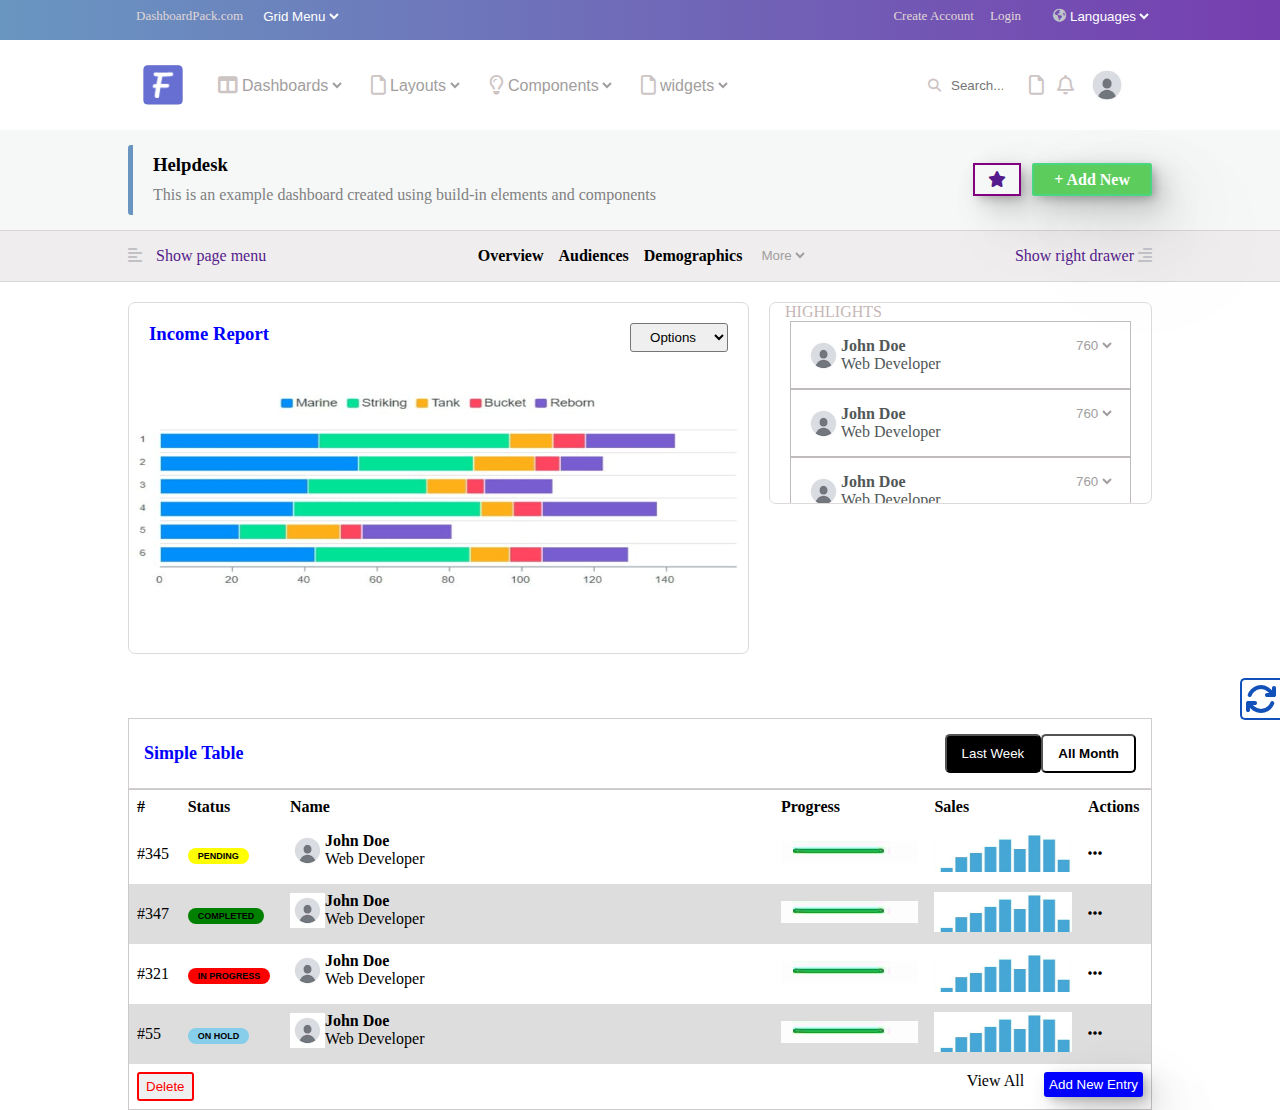
==== Dashboard.html @ f76a0de9 "commit" ====
<!DOCTYPE html>
<html lang="en">
<head>
    <meta charset="UTF-8">
    <meta name="viewport" content="width=device-width, initial-scale=1" />
    <meta name="viewport" content="width=device-width, initial-scale=1.0">
    <title>Helpdesk</title>
    <link rel="stylesheet" href="Dashboard.css">
    <link rel="stylesheet" href="https://cdnjs.cloudflare.com/ajax/libs/font-awesome/6.4.0/css/all.min.css">
    <link rel="stylesheet" href="mediaquery.css">
  </head>
<body>

<div class="container">
    <nav class="topNav">
            <div>
              <a href="" class="Topleft">DashboardPack.com</a>
              <a href="" class="Topleft">
              <select name="gridMenu" id="" style=" border: none; background-color: transparent; color: white;">
              <option value=""> Grid Menu</option>
              </select></a>
            </div>
            <div style="display: flex; flex-direction: row; float: right; padding: 0px;">
              <a href="" class="Topright">Create Account</a> 
              <a href="" class="Topright">Login</a>
              <i class="fa-solid fa-earth-americas" style="color: #bfc3ca; padding-top: 9px; padding-left: 24px;"></i>              <select name="Languages" id="" style=" border: none; background-color: transparent; color: white;">
               <option value="">Languages</option>
              </select>
           </a>
            </div>
     </nav>
    
    <nav class="botNav">
      <div class="botNavLeft hide">
        <img src="ficon.jpg" width="40px" height="40px" alt="" class="fimage">
        <div class="botNavText hide">
          <i class="fa-solid fa-table-columns fa-xl"></i>
          <select class="bot_hover" name="" id="">
              <option value="">Dashboards</option>
          </select>
        </div>&emsp;&emsp;
        <div class="botNavText hide">
          <i class="fa-regular fa-file fa-xl"></i>
          <select class="bot_hover name=">
            <option value="">Layouts</option>
          </select>
        </div>&emsp;&emsp;
        <div class="botNavText hide">
          <i class="fa-regular fa-lightbulb fa-xl" ></i>
          <select class="bot_hover" name="" id="">
              <option value="">Components</option>
          </select>
        </div>&emsp;&emsp;
        <div class="botNavText hide">
          <i class="fa-regular fa-file fa-xl"></i>
          <select class="bot_hover" name="" id="">
              <option value="" style="color: rgb(224, 215, 215);">widgets</option>
          </select>
        </div>
  
      </div>
      <div class="botNavRight hide">
        <i class="fa fa-search" aria-hidden="true"></i>
        <input type="search" style="padding-left: 10px; border-right: 2px solid black; border-radius: 10px; width: 75px;  border: transparent;" placeholder="Search..."  name="" id="">&emsp;
        <div class="botNavRightIcons">
          <i class="fa-regular fa-file fa-xl" style="border: 0px 1px solid black;"></i>&emsp;
          <i class="fa-regular fa-bell fa-xl"></i>&emsp;        
        </div>
        <img src="profileimage.jpg" width="40px" style="border-radius: 15px; float: right;" alt="">

      </div>

      <div class="resNav">
        <i class="fa-solid fa-bars fa-2xl" style="color: #3063bb;"></i>
        <img src="ficon.jpg" width="40px" height="40px" alt="" class="fimage resNavMid">
        <div class="resNavRight">
          <i class="fa-solid fa-ellipsis-vertical fa-2xl" style="color: #3063bb;"></i>       
        </div>
      </div>
    </nav>


<div class="thirdSection">
    <div class="thirdSectionLeft">
      <h3>Helpdesk</h3>
      <p style="color: gray;">This is an example dashboard created using build-in elements and components</p>
    </div>
    <div>
      <a href="" style="border: 2px solid purple; box-shadow:
      3.6px 3.6px 9.6px -2px rgba(0, 0, 0, 0.24),
      8.7px 8.6px 23.1px -2px rgba(0, 0, 0, 0.173),
      16.4px 16.2px 43.6px -2px rgba(0, 0, 0, 0.143),
      29.3px 28.8px 77.7px -2px rgba(0, 0, 0, 0.12),
      54.7px 53.9px 145.4px -2px rgba(0, 0, 0, 0.097),
      131px 129px 348px -2px rgba(0, 0, 0, 0.067) ;margin: 7px; padding: 6px 13px;"><i class="fa-solid fa-star"></i></a>
      <a href="" style="text-decoration: none; border: 2px solid rgb(74, 214, 128); border-radius: 3px;background-color: rgb(92, 204, 92); color: white; font-weight: bold; box-shadow:
      3.6px 3.6px 9.6px -2px rgba(0, 0, 0, 0.24),
      8.7px 8.6px 23.1px -2px rgba(0, 0, 0, 0.173),
      16.4px 16.2px 43.6px -2px rgba(0, 0, 0, 0.143),
      29.3px 28.8px 77.7px -2px rgba(0, 0, 0, 0.12),
      54.7px 53.9px 145.4px -2px rgba(0, 0, 0, 0.097),
      131px 129px 348px -2px rgba(0, 0, 0, 0.067);padding: 6px 20px;">+ Add New</a>
    </div>
</div>

<div class="fourthSection">
  <div>
    <i class="fa-solid fa-align-left" style="color: #bfc1c6;"></i>
    <a href="" class="fourthSectionLink hide"> Show page menu</a>
  </div>
    <div class="fourthSectionMid">
        <a href="" target="_blank" class="fourthSection_center centerHover">Overview</a> 
        <a href="" class="fourthSection_center centerHover">Audiences</a>
        <a href="" class="fourthSection_center centerHover">Demographics</a>
        <a href="" class="fourthSection_center centerHover">
        <select name=""id="">
            <option value="more">More</option>
        </select></a>
    </div>
    <div>
      <a href="" class="fourthSectionLink hide">Show right drawer </a>
      <i class="fa-solid fa-align-right" style="color: #bfc1c6;"></i>   
    </div>
</div>


<div class="fifthSection">
    <div class="report">
        <ul class="reportHeader">
          <li><h3 style="color: blue;margin-bottom: 20px;">Income Report</h3></li>
          <li><select name="" style="padding: 5px 15px; border-radius: 3px;" id="">
            <option value="" ><a href="">Options</a></option>
          </select></li>
        </ul>
        <img src="incomeReport.jpg" width="100%" height="60%" style="margin-top: 0;" alt="">
    </div>

    <div class="highlights">
      <span style="padding: 15px;">HIGHLIGHTS</span>
      <div class="highlightsScrollbar">
        <ul style="list-style-type: none; display: flex; justify-content: space-between; padding: 15px; border: 1px solid rgb(192, 188, 188);">
          <li>
            <div  style="display: flex;justify-content: center; align-items: center;";>
              <img src="profileimage.jpg" width="35px" alt="">
              <div>
                <h4>John Doe</h4>
                <p>Web Developer</p>
              </div>
            </div>  
          </li>
          <li>
            <select name="" id="">
              <option value=""><a href="">760</a></option>
            </select>
          </li>
        </ul>
        <ul style="list-style-type: none; display: flex; justify-content: space-between; padding: 15px;border: 1px solid rgb(192, 188, 188);">
          <li>
            <div  style="display: flex;justify-content: center; align-items: center;";>
              <img src="profileimage.jpg" width="35px" alt="">
              <div>
                <h4>John Doe</h4>
                <p>Web Developer</p>
              </div>
            </div>  
          </li>
          <li>
            <select name="" id="">
              <option value=""><a href="">760</a></option>
            </select>
          </li>
        </ul>
        <ul style="list-style-type: none; display: flex; justify-content: space-between; padding: 15px;border: 1px solid rgb(192, 188, 188);">
          <li>
            <div  style="display: flex;justify-content: center; align-items: center;";>
              <img src="profileimage.jpg" width="35px" alt="">
              <div>
                <h4>John Doe</h4>
                <p>Web Developer</p>
              </div>
            </div>  
          </li>
          <li>
            <select name="" id="">
              <option value=""><a href="">760</a></option>
            </select>
          </li>
        </ul>
        <ul style="list-style-type: none; display: flex; justify-content: space-between; padding: 15px;border: 1px solid rgb(192, 188, 188);">
          <li>
            <div  style="display: flex;justify-content: center; align-items: center;";>
              <img src="profileimage.jpg" width="35px" alt="">
              <div>
                <h4>John Doe</h4>
                <p>Web Developer</p>
              </div>
            </div>  
          </li>
          <li>
            <select name="" id="">
              <option value=""><a href="">760</a></option>
            </select>
          </li>
        </ul>
      </div>
    </div>

</div>

<table class="table">
  
      <div class="tableHeader">
        <h5 style="float: left; color: blue; font-size: large;">Simple Table</h5>
        <div>
          <button style="float: right; background-color: white;padding: 5px; color: black;  border-radius: 5px;padding: 10px 15px;font-weight: bold;">All Month</button>
          <button style="float: right; color: white; font-weight: 500;background-color: black; padding: 10px 15px;border-radius: 5px;">Last Week</button>
        </div>
    
      </div>

    <tr>
      <th style="width: 5%;">#</th>
      <th style="width: 10%;">Status</th>
      <th>Name</th>
      <th style="width: 15%;">Progress</th>
      <th style="width: 15%;">Sales</th>
      <th style="width: 7%;">Actions</th>
    </tr>
  <tbody>
    <tr>
      <td>#345</td>
      <td style="align-items: center;"><button style="background-color: yellow;border-radius: 15px; padding: 3px 10px; font-weight: bold; font-size: xx-small;border: none;">PENDING</button></td>
      <td  style="display: flex;justify-content: left; align-items: center;";>
        <img src="profileimage.jpg" width="35px" alt="">
        <div>
          <h4>John Doe</h4>
          <p>Web Developer</p>
        </div>
      </td>
      <td><img src="greenBar.jpg" width="100%" alt="">
      </td>
      <td><img src="salesGraph.jpg" width="100%" height="40px" alt=""></td>
      <td><i class="fa-solid fa-ellipsis"></i></td>
    </tr>

    <tr>
      <td>#347</td>
      <td><button style="background-color: green;border-radius: 15px; padding: 3px 10px; font-weight: bold; font-size: xx-small;border: none;">COMPLETED</button></td>
      <td  style="display: flex;justify-content: left; align-items: center;";>
        <img src="profileimage.jpg" width="35px" alt="">
        <div>
          <h4>John Doe</h4>
          <p>Web Developer</p>
        </div>
      </td>      
      <td><img src="greenBar.jpg" width="100%" alt="">
      </td>
      <td><img src="salesGraph.jpg" width="100%" height="40px" alt=""></td>
      <td><i class="fa-solid fa-ellipsis"></i></td>
    </tr>

    <tr>
      <td>#321</td>
      <td><button style="background-color: red;border-radius: 15px; padding: 3px 10px; font-weight: bold; font-size: xx-small;border: none;">IN PROGRESS</button></td>
      <td  style="display: flex;justify-content: left; align-items: center;";>
        <img src="profileimage.jpg" width="35px" alt="">
        <div>
          <h4>John Doe</h4>
          <p>Web Developer</p>
        </div>
      </td>  
      <td><img src="greenBar.jpg" width="100%" alt="">
      </td>
      <td><img src="salesGraph.jpg" width="100%" height="40px" alt=""></td>
      <td><i class="fa-solid fa-ellipsis"></i></td>
    </tr>

    <tr>
      <td>#55</td>
      <td><button style="background-color: skyblue;border-radius: 15px; padding: 3px 10px; font-weight: bold; font-size: xx-small;border: none;">ON HOLD</button></td>
      <td  style="display: flex;justify-content: left; align-items: center;";>
        <img src="profileimage.jpg" width="35px" alt="">
        <div>
          <h4>John Doe</h4>
          <p>Web Developer</p>
        </div>
      </td>      
      <td>
        <img src="greenBar.jpg" width="100%" alt="">
      </td>
      <td><img src="salesGraph.jpg" width="100%" height="40px" alt=""></td>
      <td><i class="fa-solid fa-ellipsis"></i></td>
    </tr>

    <tr>
      <td colspan="6">
      <button style="float: left; border: 2px solid red;color: red;padding: 5px 7px; border-radius: 3px;">Delete</button>
      <button style="float: right; background-color: blue;padding: 5px; color: white; box-shadow:
      3.6px 3.6px 9.6px -2px rgba(0, 0, 0, 0.24),
      8.7px 8.6px 23.1px -2px rgba(0, 0, 0, 0.173),
      16.4px 16.2px 43.6px -2px rgba(0, 0, 0, 0.143),
      29.3px 28.8px 77.7px -2px rgba(0, 0, 0, 0.12),
      54.7px 53.9px 145.4px -2px rgba(0, 0, 0, 0.097),
      131px 129px 348px -2px rgba(0, 0, 0, 0.067);border: 1px hidden ; border-radius: 3px;">Add New Entry</button>
      <a href="#" style="float: right; color: black;text-decoration: none; font-weight: 500;margin-right: 20px;">View All</a>
    </td>
    </tr>
  </tbody>
  </table>
</div>

<i class="fa-solid fa-arrows-rotate fa-2x sideIcon"></i>

</body>
</html>
---- Dashboard.css ----
* {
    padding: 0px;
    margin: 0px;
    /* overflow: hidden; */
}

.container {
    overflow-x: auto;
}

nav,.thirdSection,.fourthSection,.fifthSection {
    padding-left: 10%;
    padding-right: 10%;
    /* box-shadow: 1px black; */
} 
.topNav {
    height: 40px;
    background-color: rgb(121, 77, 171);
    font-size: small;
    background-image: linear-gradient(to left, rgb(118, 62, 175) , rgb(105, 150, 193));
}


.botNav {
    display: flex;
    justify-content: space-between;
    align-items: center;
    font-size: small;
    color: rgb(205, 196, 196);
    
} 
  
.botNavLeft {
    /* float: left;  */
    display: flex;
    justify-content: space-between;
    align-items: center;
    height: 60px;
    position: relative;
    font-size: small;
    /* box-shadow: 0px 1px 10px rgba(10, 10, 10, 0.2); */

}
.botNavRight{
    /* float: right; */
    margin: 5px;
    padding: 20px;
   display: flex;
   justify-content: space-evenly;
   align-items: center;
}
.botNavRightIcons {
    display: flex;
    align-items: center;
}
.Topright , .Topleft , .right , .left{
    color: rgb(224, 215, 215);
    text-decoration: none;
    padding: 8px;
}
.Topleft {
    color: rgb(224, 215, 215);

    float: left;
    /* text-align: center; */
}
.Topright {
    display: flex;
    flex-direction: row-reverse;
    justify-content: right;
    text-align: center;
    /* float: right; */
    /* text-align: center; */
}
.right , .left {
    color: gray;
    text-decoration: none;
    /* padding: 20px; */
}
.botNavText select, .fourthSection_center select, .highlights select{
    float: left;
    border: none;
    background-color: transparent;
    color: rgb(162, 158, 158);

     /* padding-left: 35px; */
    /* padding-right: 5px;  */
}
.fimage {
    margin: 35px;
    margin-top: 10px;
    margin-left: 15px;
    margin-bottom: 10px;
    border-radius: 5px;
}
/* .fimage:first-child {
    margin-right: 0px;
} */

.botNavText {
    display: flex;
    align-items: center;
    /* position: relative;   */
}

.bot_hover {
    text-decoration: none;
    color: black;
    cursor: pointer;
    font-size: medium;
}

.bot_hover::after {
    transform: scale(0, 1);

}

.bot_hover:hover{
    content: "";
    /* border-bottom: 3px solid rgb(95, 95, 185);  */
    left: auto;
    bottom: 10px;
    transition: transform 0.3s ease;
    transform: scale(1, 1);
    padding-bottom: 5px; 
    width: 100%; 

} 

.resNav {
    display: none;
}


.thirdSection {
    display: flex;
    justify-content: space-between;
    align-items: center;
    height:100px;
    background-color: rgb(246, 248, 248);
    border-bottom: 1px solid rgb(219, 214, 214);
    /* box-shadow: 0px 10px 10px rgba(10, 10, 10, 0.2); */

}

.thirdSectionLeft {
    margin: 20px 0px; 
    border-left: solid 5px   rgb(105, 150, 193);
    border-radius: 3px;
    padding: 5px 20px;
    line-height: 30px;
}
.fourthSection {
    
    display: flex;
    justify-content: space-between;
    align-items: center;
    height:50px;
    /* padding-top: 20px; */
    background-color: rgb(239, 237, 237);
    border-bottom: 1px solid rgb(219, 214, 214);
}
.fourthSectionMid {
    display: flex;
    position: relative;
}

.fourthSection_center {
    text-decoration: none;
    padding-left: 15px;
    box-sizing: border-box;
    color: black;
    font-weight: bold;
}
.fourthSection_center::after {
    content: "";
    position: absolute;
    width: 5%;
    height: 0.175rem;
    border: 1px solid blueviolet;
    border-radius: 50px;
    /* left: auto; */
    margin-left: -35px;
    top: 0;
    background-color: blueviolet; 
}
.fourthSection_center::after {
    transform: scale(0, 1);
    transition: transform 0.3s ease;
}
.fourthSection_center:hover::after {
    transform: scale(1, 1);
}
/* .fourthSection_center:active {
    color: black;
    border-bottom: 2px solid purple;
} */
.fourthSectionLink {
    text-decoration: none;
    padding-left: 10px
}
.fifthSection {
    display: flex;
    justify-content: space-between;
    margin: auto;

}

.report {
    margin-top: 20px;
    height: 350px;
    width: 65%;
    border: 1px solid rgb(222, 218, 218);
    border-radius: 7px;

}
.reportHeader {
    list-style-type: none; 
    display: flex; 
    justify-content: space-between; 
    padding: 20px;
}
.highlights {
    color: rgb(198, 183, 183);
    float: right;
    margin-top: 20px;
    margin-left: 20px;
    border-radius: 7px;
    width: 40%;
    height: 200px;
    border: 1px solid rgb(222, 218, 218);
    overflow-y: scroll;
}
.highlights ul {
    color: rgb(81, 87, 87);
    border: 1px solid grey;
    margin: 0px 20px;
}

.highlights::-webkit-scrollbar {
    width: 5px;               
  }
  
.highlights::-webkit-scrollbar-thumb {
    background-color: rgb(188, 188, 200);   
    border-radius: 20px;       
  }
.tableHeader {
    display: flex;
    justify-content: space-between;
    align-items: center;
    border: 1px solid rgb(210, 205, 205);
    margin: 0% 10%;
    margin-top: 5%;
    padding: 15px;
 }
table {
    margin: 0% 10% 0% 10%;
    padding: 10px;
    /* margin: auto; */
    border: 1px solid rgb(203, 201, 201);
    border-collapse: collapse;
    /* width: 70%; */
}

td, th {
    text-align: left;
    padding: 8px;
} 
  tr:nth-child(even) {
    background-color: #dddddd;
}

.sideIcon {
    color: #1250ba; 
    position: fixed;
    right: 0;
    bottom: 20%;
    border: 2px solid #1250ba;
    border-right: none; 
    padding: 3px; 
    border-radius: 5px;
    border-top-right-radius: 0px;
    border-bottom-right-radius: 0px;
    transition-property: width;
    transition-duration: 2s;
}

.sideIcon:hover {
    width: 100px;
    height: 100px;
}
---- mediaquery.css ----
@media screen and (max-width: 900px) {
    
   .topNav {
       display: none;
   }

   .botNav {
       border-bottom: 1px solid black;
       /* box-shadow: 
       0px 7.4px 9.6px -2px rgba(0, 0, 0, 0.24),
       0px 17.9px 23.1px -2px rgba(0, 0, 0, 0.173),
       0px 33.7px 43.6px -2px rgba(0, 0, 0, 0.143),
       0px 60.1px 77.7px -2px rgba(0, 0, 0, 0.12),
       0px 112.4px 145.4px -2px rgba(0, 0, 0, 0.097),
       0px 269px 348px -2px rgba(0, 0, 0, 0.067)
     ; */
   }
   nav,.thirdSection,.fourthSection,.fifthSection {
       padding-left: 5%;
       padding-right: 5%;

   }

   .hide {
    display: none;
   }

 .resNav {
    width: 100%;
    display: flex;
    justify-content: space-between;
    align-items: center;
   } 


   .thirdSection {
       display: block;
       height: 160px;
       text-align: center;
       line-height: 28px;
   }
   .thirdSectionLeft {
       border-left: none;
       margin-top: 0px;
   }
   .fourthSection {
       height: 180px;
       text-align: center;
   }
   .fourthSectionMid{  
       flex-direction: column;
       text-align: center;
   }
   .fourthSection_center {
       padding: 10px 0px;
   }
   .fourthSectionLink {
       vertical-align: middle;
   }
   .fifthSection {
       flex-direction: column;
   }
   .report,.highlights {
       width: 100%;
   }
   .reportHeader {
      flex-direction: column;
      align-items: center;
      margin-bottom: 5px;
   }
   .tbody {
       overflow-y: scroll;
   }

   table thead tr td {
       column-span: 1;
   }
   .tableHeader {
       flex-direction: column;
   }
 }
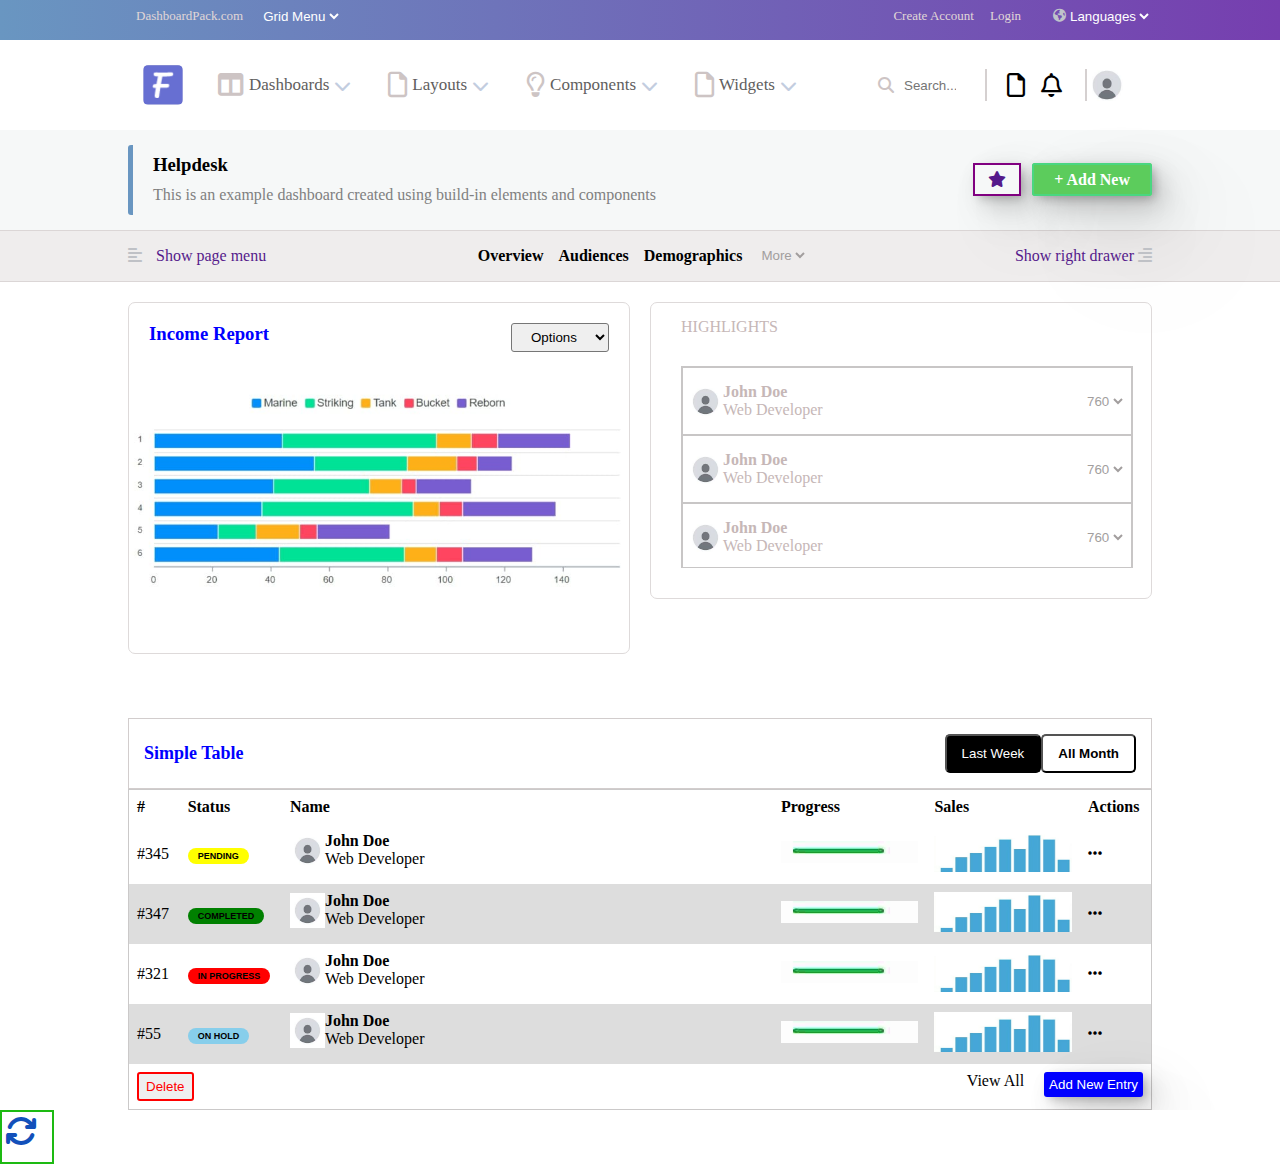
==== commit 3b52017b: "review changes" ====
--- a/Dashboard.html
+++ b/Dashboard.html
@@ -1,70 +1,72 @@
 <!DOCTYPE html>
 <html lang="en">
+
 <head>
-    <meta charset="UTF-8">
-    <meta name="viewport" content="width=device-width, initial-scale=1" />
-    <meta name="viewport" content="width=device-width, initial-scale=1.0">
-    <title>Helpdesk</title>
-    <link rel="stylesheet" href="Dashboard.css">
-    <link rel="stylesheet" href="https://cdnjs.cloudflare.com/ajax/libs/font-awesome/6.4.0/css/all.min.css">
-    <link rel="stylesheet" href="mediaquery.css">
-  </head>
+  <meta charset="UTF-8">
+  <meta name="viewport" content="width=device-width, initial-scale=1" />
+  <meta name="viewport" content="width=device-width, initial-scale=1.0">
+  <title>Helpdesk</title>
+  <link rel="stylesheet" href="Dashboard.css">
+  <link rel="stylesheet" href="https://cdnjs.cloudflare.com/ajax/libs/font-awesome/6.4.0/css/all.min.css">
+  <link rel="stylesheet" href="mediaquery.css">
+</head>
+
 <body>
 
-<div class="container">
+  <div class="container">
     <nav class="topNav">
-            <div>
-              <a href="" class="Topleft">DashboardPack.com</a>
-              <a href="" class="Topleft">
-              <select name="gridMenu" id="" style=" border: none; background-color: transparent; color: white;">
-              <option value=""> Grid Menu</option>
-              </select></a>
-            </div>
-            <div style="display: flex; flex-direction: row; float: right; padding: 0px;">
-              <a href="" class="Topright">Create Account</a> 
-              <a href="" class="Topright">Login</a>
-              <i class="fa-solid fa-earth-americas" style="color: #bfc3ca; padding-top: 9px; padding-left: 24px;"></i>              <select name="Languages" id="" style=" border: none; background-color: transparent; color: white;">
-               <option value="">Languages</option>
-              </select>
-           </a>
-            </div>
-     </nav>
-    
+      <div>
+        <a href="" class="Topleft">DashboardPack.com</a>
+        <a hr
+        ef="" class="Topleft">
+          <select name="gridMenu" id="" style=" border: none; background-color: transparent; color: white;">
+            <option value=""> Grid Menu</option>
+          </select></a>
+      </div>
+      <div style="display: flex; flex-direction: row; float: right; padding: 0px;">
+        <a href="" class="Topright">Create Account</a>
+        <a href="" class="Topright">Login</a>
+        <i class="fa-solid fa-earth-americas" style="color: #bfc3ca; padding-top: 9px; padding-left: 24px;"></i> <select
+          name="Languages" id="" style=" border: none; background-color: transparent; color: white;">
+          <option value="">Languages</option>
+        </select>
+        </a>
+      </div>
+    </nav>
+
     <nav class="botNav">
       <div class="botNavLeft hide">
         <img src="ficon.jpg" width="40px" height="40px" alt="" class="fimage">
         <div class="botNavText hide">
           <i class="fa-solid fa-table-columns fa-xl"></i>
-          <select class="bot_hover" name="" id="">
-              <option value="">Dashboards</option>
-          </select>
+          <span>Dashboards</span>
+          <i class="fa-solid fa-chevron-down" style="color: #c3cddf;"></i>
         </div>&emsp;&emsp;
         <div class="botNavText hide">
           <i class="fa-regular fa-file fa-xl"></i>
-          <select class="bot_hover name=">
-            <option value="">Layouts</option>
-          </select>
+          <span>Layouts</span>
+          <i class="fa-solid fa-chevron-down" style="color: #c3cddf;"></i>
         </div>&emsp;&emsp;
         <div class="botNavText hide">
-          <i class="fa-regular fa-lightbulb fa-xl" ></i>
-          <select class="bot_hover" name="" id="">
-              <option value="">Components</option>
-          </select>
+          <i class="fa-regular fa-lightbulb fa-xl"></i>
+          <span>Components</span>
+          <i class="fa-solid fa-chevron-down" style="color: #c3cddf;"></i>
         </div>&emsp;&emsp;
         <div class="botNavText hide">
           <i class="fa-regular fa-file fa-xl"></i>
-          <select class="bot_hover" name="" id="">
-              <option value="" style="color: rgb(224, 215, 215);">widgets</option>
-          </select>
-        </div>
-  
+          <span>Widgets</span>
+          <i class="fa-solid fa-chevron-down" style="color: #c3cddf;"></i>
+        </div>
+
       </div>
       <div class="botNavRight hide">
         <i class="fa fa-search" aria-hidden="true"></i>
-        <input type="search" style="padding-left: 10px; border-right: 2px solid black; border-radius: 10px; width: 75px;  border: transparent;" placeholder="Search..."  name="" id="">&emsp;
+        <input type="search"
+          style="padding-left: 10px; border-right: 2px solid black; border-radius: 10px; width: 75px;  border: transparent;"
+          placeholder="Search..." name="" id="">&emsp;
         <div class="botNavRightIcons">
-          <i class="fa-regular fa-file fa-xl" style="border: 0px 1px solid black;"></i>&emsp;
-          <i class="fa-regular fa-bell fa-xl"></i>&emsp;        
+          <i class="fa-regular fa-file fa-xl" style="color: black;"></i>&emsp;
+          <i class="fa-regular fa-bell fa-xl" style="color: black;"></i>&emsp;
         </div>
         <img src="profileimage.jpg" width="40px" style="border-radius: 15px; float: right;" alt="">
 
@@ -74,242 +76,272 @@
         <i class="fa-solid fa-bars fa-2xl" style="color: #3063bb;"></i>
         <img src="ficon.jpg" width="40px" height="40px" alt="" class="fimage resNavMid">
         <div class="resNavRight">
-          <i class="fa-solid fa-ellipsis-vertical fa-2xl" style="color: #3063bb;"></i>       
+          <i class="fa-solid fa-ellipsis-vertical fa-2xl" style="color: #3063bb;"></i>
         </div>
       </div>
     </nav>
 
 
-<div class="thirdSection">
-    <div class="thirdSectionLeft">
-      <h3>Helpdesk</h3>
-      <p style="color: gray;">This is an example dashboard created using build-in elements and components</p>
-    </div>
-    <div>
-      <a href="" style="border: 2px solid purple; box-shadow:
+    <div class="thirdSection">
+      <div class="thirdSectionLeft">
+        <h3>Helpdesk</h3>
+        <p style="color: gray;">This is an example dashboard created using build-in elements and components</p>
+      </div>
+      <div>
+        <a href="" style="border: 2px solid purple; box-shadow:
       3.6px 3.6px 9.6px -2px rgba(0, 0, 0, 0.24),
       8.7px 8.6px 23.1px -2px rgba(0, 0, 0, 0.173),
       16.4px 16.2px 43.6px -2px rgba(0, 0, 0, 0.143),
       29.3px 28.8px 77.7px -2px rgba(0, 0, 0, 0.12),
       54.7px 53.9px 145.4px -2px rgba(0, 0, 0, 0.097),
-      131px 129px 348px -2px rgba(0, 0, 0, 0.067) ;margin: 7px; padding: 6px 13px;"><i class="fa-solid fa-star"></i></a>
-      <a href="" style="text-decoration: none; border: 2px solid rgb(74, 214, 128); border-radius: 3px;background-color: rgb(92, 204, 92); color: white; font-weight: bold; box-shadow:
+      131px 129px 348px -2px rgba(0, 0, 0, 0.067) ;margin: 7px; padding: 6px 13px;"><i
+            class="fa-solid fa-star"></i></a>
+        <a href="" style="text-decoration: none; border: 2px solid rgb(74, 214, 128); border-radius: 3px;background-color: rgb(92, 204, 92); color: white; font-weight: bold; box-shadow:
       3.6px 3.6px 9.6px -2px rgba(0, 0, 0, 0.24),
       8.7px 8.6px 23.1px -2px rgba(0, 0, 0, 0.173),
       16.4px 16.2px 43.6px -2px rgba(0, 0, 0, 0.143),
       29.3px 28.8px 77.7px -2px rgba(0, 0, 0, 0.12),
       54.7px 53.9px 145.4px -2px rgba(0, 0, 0, 0.097),
       131px 129px 348px -2px rgba(0, 0, 0, 0.067);padding: 6px 20px;">+ Add New</a>
+      </div>
     </div>
-</div>
-
-<div class="fourthSection">
-  <div>
-    <i class="fa-solid fa-align-left" style="color: #bfc1c6;"></i>
-    <a href="" class="fourthSectionLink hide"> Show page menu</a>
-  </div>
-    <div class="fourthSectionMid">
-        <a href="" target="_blank" class="fourthSection_center centerHover">Overview</a> 
+
+    <div class="fourthSection">
+      <div>
+        <i class="fa-solid fa-align-left" style="color: #bfc1c6;"></i>
+        <a href="" class="fourthSectionLink hide"> Show page menu</a>
+      </div>
+      <div class="fourthSectionMid">
+        <a href="" target="_blank" class="fourthSection_center centerHover">Overview</a>
         <a href="" class="fourthSection_center centerHover">Audiences</a>
         <a href="" class="fourthSection_center centerHover">Demographics</a>
         <a href="" class="fourthSection_center centerHover">
-        <select name=""id="">
+          <select name="" id="">
             <option value="more">More</option>
-        </select></a>
+          </select></a>
+      </div>
+      <div>
+        <a href="" class="fourthSectionLink hide">Show right drawer </a>
+        <i class="fa-solid fa-align-right" style="color: #bfc1c6;"></i>
+      </div>
     </div>
-    <div>
-      <a href="" class="fourthSectionLink hide">Show right drawer </a>
-      <i class="fa-solid fa-align-right" style="color: #bfc1c6;"></i>   
-    </div>
-</div>
-
-
-<div class="fifthSection">
-    <div class="report">
+
+
+    <div class="fifthSection">
+      <div class="report">
         <ul class="reportHeader">
-          <li><h3 style="color: blue;margin-bottom: 20px;">Income Report</h3></li>
+          <li>
+            <h3 style="color: blue;margin-bottom: 20px;">Income Report</h3>
+          </li>
           <li><select name="" style="padding: 5px 15px; border-radius: 3px;" id="">
-            <option value="" ><a href="">Options</a></option>
-          </select></li>
+              <option value=""><a href="">Options</a></option>
+            </select></li>
         </ul>
         <img src="incomeReport.jpg" width="100%" height="60%" style="margin-top: 0;" alt="">
-    </div>
-
-    <div class="highlights">
-      <span style="padding: 15px;">HIGHLIGHTS</span>
-      <div class="highlightsScrollbar">
-        <ul style="list-style-type: none; display: flex; justify-content: space-between; padding: 15px; border: 1px solid rgb(192, 188, 188);">
-          <li>
-            <div  style="display: flex;justify-content: center; align-items: center;";>
+      </div>
+
+      <div class="highlights">
+        <span class="highlights-Heading">HIGHLIGHTS</span>
+        <div class="highlightsScrollbar">
+          <div class="highlights-List">
+            <div style="display: flex;justify-content: center; align-items: center;" ;>
               <img src="profileimage.jpg" width="35px" alt="">
               <div>
                 <h4>John Doe</h4>
                 <p>Web Developer</p>
               </div>
-            </div>  
-          </li>
-          <li>
+            </div>           
             <select name="" id="">
               <option value=""><a href="">760</a></option>
             </select>
-          </li>
-        </ul>
-        <ul style="list-style-type: none; display: flex; justify-content: space-between; padding: 15px;border: 1px solid rgb(192, 188, 188);">
-          <li>
-            <div  style="display: flex;justify-content: center; align-items: center;";>
+          </div>
+            
+          <div class="highlights-List">
+              <div style="display: flex;justify-content: center; align-items: center;" ;>
+                <img src="profileimage.jpg" width="35px" alt="">
+                <div>
+                  <h4>John Doe</h4>
+                  <p>Web Developer</p>
+                </div>
+              </div>
+              <select name="" id="">
+                <option value=""><a href="">760</a></option>
+              </select>
+          </div>
+          
+          <div class="highlights-List">
+              <div style="display: flex;justify-content: center; align-items: center;" ;>
+                <img src="profileimage.jpg" width="35px" alt="">
+                <div>
+                  <h4>John Doe</h4>
+                  <p>Web Developer</p>
+                </div>
+              </div>
+              <select name="" id="">
+                <option value=""><a href="">760</a></option>
+              </select>
+          </div>
+          <div class="highlights-List">
+            <div style="display: flex;justify-content: center; align-items: center;" ;>
               <img src="profileimage.jpg" width="35px" alt="">
               <div>
                 <h4>John Doe</h4>
                 <p>Web Developer</p>
               </div>
-            </div>  
-          </li>
-          <li>
+            </div>
             <select name="" id="">
               <option value=""><a href="">760</a></option>
             </select>
-          </li>
-        </ul>
-        <ul style="list-style-type: none; display: flex; justify-content: space-between; padding: 15px;border: 1px solid rgb(192, 188, 188);">
-          <li>
-            <div  style="display: flex;justify-content: center; align-items: center;";>
-              <img src="profileimage.jpg" width="35px" alt="">
-              <div>
-                <h4>John Doe</h4>
-                <p>Web Developer</p>
-              </div>
-            </div>  
-          </li>
-          <li>
-            <select name="" id="">
-              <option value=""><a href="">760</a></option>
-            </select>
-          </li>
-        </ul>
-        <ul style="list-style-type: none; display: flex; justify-content: space-between; padding: 15px;border: 1px solid rgb(192, 188, 188);">
-          <li>
-            <div  style="display: flex;justify-content: center; align-items: center;";>
-              <img src="profileimage.jpg" width="35px" alt="">
-              <div>
-                <h4>John Doe</h4>
-                <p>Web Developer</p>
-              </div>
-            </div>  
-          </li>
-          <li>
-            <select name="" id="">
-              <option value=""><a href="">760</a></option>
-            </select>
-          </li>
-        </ul>
-      </div>
+        </div>
+        <div class="highlights-List">
+          <div style="display: flex;justify-content: center; align-items: center;" ;>
+            <img src="profileimage.jpg" width="35px" alt="">
+            <div>
+              <h4>John Doe</h4>
+              <p>Web Developer</p>
+            </div>
+          </div>
+          <select name="" id="">
+            <option value=""><a href="">760</a></option>
+          </select>
+      </div>
+          <div class="highlights-List">
+              <div style="display: flex;justify-content: center; align-items: center;" ;>
+                <img src="profileimage.jpg" width="35px" alt="">
+                <div>
+                  <h4>John Doe</h4>
+                  <p>Web Developer</p>
+                </div>
+              </div>
+              <select name="" id="">
+                <option value=""><a href="">760</a></option>
+              </select>
+          </div>
+        </div>
+      </div>
+
     </div>
 
-</div>
-
-<table class="table">
-  
+    <table class="table">
+
       <div class="tableHeader">
         <h5 style="float: left; color: blue; font-size: large;">Simple Table</h5>
         <div>
-          <button style="float: right; background-color: white;padding: 5px; color: black;  border-radius: 5px;padding: 10px 15px;font-weight: bold;">All Month</button>
-          <button style="float: right; color: white; font-weight: 500;background-color: black; padding: 10px 15px;border-radius: 5px;">Last Week</button>
-        </div>
-    
-      </div>
-
-    <tr>
-      <th style="width: 5%;">#</th>
-      <th style="width: 10%;">Status</th>
-      <th>Name</th>
-      <th style="width: 15%;">Progress</th>
-      <th style="width: 15%;">Sales</th>
-      <th style="width: 7%;">Actions</th>
-    </tr>
-  <tbody>
-    <tr>
-      <td>#345</td>
-      <td style="align-items: center;"><button style="background-color: yellow;border-radius: 15px; padding: 3px 10px; font-weight: bold; font-size: xx-small;border: none;">PENDING</button></td>
-      <td  style="display: flex;justify-content: left; align-items: center;";>
-        <img src="profileimage.jpg" width="35px" alt="">
-        <div>
-          <h4>John Doe</h4>
-          <p>Web Developer</p>
-        </div>
-      </td>
-      <td><img src="greenBar.jpg" width="100%" alt="">
-      </td>
-      <td><img src="salesGraph.jpg" width="100%" height="40px" alt=""></td>
-      <td><i class="fa-solid fa-ellipsis"></i></td>
-    </tr>
-
-    <tr>
-      <td>#347</td>
-      <td><button style="background-color: green;border-radius: 15px; padding: 3px 10px; font-weight: bold; font-size: xx-small;border: none;">COMPLETED</button></td>
-      <td  style="display: flex;justify-content: left; align-items: center;";>
-        <img src="profileimage.jpg" width="35px" alt="">
-        <div>
-          <h4>John Doe</h4>
-          <p>Web Developer</p>
-        </div>
-      </td>      
-      <td><img src="greenBar.jpg" width="100%" alt="">
-      </td>
-      <td><img src="salesGraph.jpg" width="100%" height="40px" alt=""></td>
-      <td><i class="fa-solid fa-ellipsis"></i></td>
-    </tr>
-
-    <tr>
-      <td>#321</td>
-      <td><button style="background-color: red;border-radius: 15px; padding: 3px 10px; font-weight: bold; font-size: xx-small;border: none;">IN PROGRESS</button></td>
-      <td  style="display: flex;justify-content: left; align-items: center;";>
-        <img src="profileimage.jpg" width="35px" alt="">
-        <div>
-          <h4>John Doe</h4>
-          <p>Web Developer</p>
-        </div>
-      </td>  
-      <td><img src="greenBar.jpg" width="100%" alt="">
-      </td>
-      <td><img src="salesGraph.jpg" width="100%" height="40px" alt=""></td>
-      <td><i class="fa-solid fa-ellipsis"></i></td>
-    </tr>
-
-    <tr>
-      <td>#55</td>
-      <td><button style="background-color: skyblue;border-radius: 15px; padding: 3px 10px; font-weight: bold; font-size: xx-small;border: none;">ON HOLD</button></td>
-      <td  style="display: flex;justify-content: left; align-items: center;";>
-        <img src="profileimage.jpg" width="35px" alt="">
-        <div>
-          <h4>John Doe</h4>
-          <p>Web Developer</p>
-        </div>
-      </td>      
-      <td>
-        <img src="greenBar.jpg" width="100%" alt="">
-      </td>
-      <td><img src="salesGraph.jpg" width="100%" height="40px" alt=""></td>
-      <td><i class="fa-solid fa-ellipsis"></i></td>
-    </tr>
-
-    <tr>
-      <td colspan="6">
-      <button style="float: left; border: 2px solid red;color: red;padding: 5px 7px; border-radius: 3px;">Delete</button>
-      <button style="float: right; background-color: blue;padding: 5px; color: white; box-shadow:
+          <button
+            style="float: right; background-color: white;padding: 5px; color: black;  border-radius: 5px;padding: 10px 15px;font-weight: bold;">All
+            Month</button>
+          <button
+            style="float: right; color: white; font-weight: 500;background-color: black; padding: 10px 15px;border-radius: 5px;">Last
+            Week</button>
+        </div>
+
+      </div>
+
+      <tr>
+        <th style="width: 5%;">#</th>
+        <th style="width: 10%;">Status</th>
+        <th>Name</th>
+        <th style="width: 15%;">Progress</th>
+        <th style="width: 15%;">Sales</th>
+        <th style="width: 7%;">Actions</th>
+      </tr>
+      <tbody>
+        <tr>
+          <td>#345</td>
+          <td style="align-items: center;"><button
+              style="background-color: yellow;border-radius: 15px; padding: 3px 10px; font-weight: bold; font-size: xx-small;border: none;">PENDING</button>
+          </td>
+          <td style="display: flex;justify-content: left; align-items: center;" ;>
+            <img src="profileimage.jpg" width="35px" alt="">
+            <div>
+              <h4>John Doe</h4>
+              <p>Web Developer</p>
+            </div>
+          </td>
+          <td><img src="greenBar.jpg" width="100%" alt="">
+          </td>
+          <td><img src="salesGraph.jpg" width="100%" height="40px" alt=""></td>
+          <td><i class="fa-solid fa-ellipsis"></i></td>
+        </tr>
+
+        <tr>
+          <td>#347</td>
+          <td><button
+              style="background-color: green;border-radius: 15px; padding: 3px 10px; font-weight: bold; font-size: xx-small;border: none;">COMPLETED</button>
+          </td>
+          <td style="display: flex;justify-content: left; align-items: center;" ;>
+            <img src="profileimage.jpg" width="35px" alt="">
+            <div>
+              <h4>John Doe</h4>
+              <p>Web Developer</p>
+            </div>
+          </td>
+          <td><img src="greenBar.jpg" width="100%" alt="">
+          </td>
+          <td><img src="salesGraph.jpg" width="100%" height="40px" alt=""></td>
+          <td><i class="fa-solid fa-ellipsis"></i></td>
+        </tr>
+
+        <tr>
+          <td>#321</td>
+          <td><button
+              style="background-color: red;border-radius: 15px; padding: 3px 10px; font-weight: bold; font-size: xx-small;border: none;">IN
+              PROGRESS</button></td>
+          <td style="display: flex;justify-content: left; align-items: center;" ;>
+            <img src="profileimage.jpg" width="35px" alt="">
+            <div>
+              <h4>John Doe</h4>
+              <p>Web Developer</p>
+            </div>
+          </td>
+          <td><img src="greenBar.jpg" width="100%" alt="">
+          </td>
+          <td><img src="salesGraph.jpg" width="100%" height="40px" alt=""></td>
+          <td><i class="fa-solid fa-ellipsis"></i></td>
+        </tr>
+
+        <tr>
+          <td>#55</td>
+          <td><button
+              style="background-color: skyblue;border-radius: 15px; padding: 3px 10px; font-weight: bold; font-size: xx-small;border: none;">ON
+              HOLD</button></td>
+          <td style="display: flex;justify-content: left; align-items: center;" ;>
+            <img src="profileimage.jpg" width="35px" alt="">
+            <div>
+              <h4>John Doe</h4>
+              <p>Web Developer</p>
+            </div>
+          </td>
+          <td>
+            <img src="greenBar.jpg" width="100%" alt="">
+          </td>
+          <td><img src="salesGraph.jpg" width="100%" height="40px" alt=""></td>
+          <td><i class="fa-solid fa-ellipsis"></i></td>
+        </tr>
+
+        <tr>
+          <td colspan="6">
+            <button
+              style="float: left; border: 2px solid red;color: red;padding: 5px 7px; border-radius: 3px;">Delete</button>
+            <button style="float: right; background-color: blue;padding: 5px; color: white; box-shadow:
       3.6px 3.6px 9.6px -2px rgba(0, 0, 0, 0.24),
       8.7px 8.6px 23.1px -2px rgba(0, 0, 0, 0.173),
       16.4px 16.2px 43.6px -2px rgba(0, 0, 0, 0.143),
       29.3px 28.8px 77.7px -2px rgba(0, 0, 0, 0.12),
       54.7px 53.9px 145.4px -2px rgba(0, 0, 0, 0.097),
       131px 129px 348px -2px rgba(0, 0, 0, 0.067);border: 1px hidden ; border-radius: 3px;">Add New Entry</button>
-      <a href="#" style="float: right; color: black;text-decoration: none; font-weight: 500;margin-right: 20px;">View All</a>
-    </td>
-    </tr>
-  </tbody>
-  </table>
+            <a href="#"
+              style="float: right; color: black;text-decoration: none; font-weight: 500;margin-right: 20px;">View
+              All</a>
+          </td>
+        </tr>
+      </tbody>
+    </table>
+  </div>
+
+<div class="icon">
+  <i class="fa-solid fa-arrows-rotate fa-2x sideIcon"></i>
 </div>
-
-<i class="fa-solid fa-arrows-rotate fa-2x sideIcon"></i>
-
 </body>
+
 </html>--- a/Dashboard.css
+++ b/Dashboard.css
@@ -25,9 +25,8 @@
     display: flex;
     justify-content: space-between;
     align-items: center;
-    font-size: small;
     color: rgb(205, 196, 196);
-    
+
 } 
   
 .botNavLeft {
@@ -37,9 +36,6 @@
     align-items: center;
     height: 60px;
     position: relative;
-    font-size: small;
-    /* box-shadow: 0px 1px 10px rgba(10, 10, 10, 0.2); */
-
 }
 .botNavRight{
     /* float: right; */
@@ -51,7 +47,12 @@
 }
 .botNavRightIcons {
     display: flex;
-    align-items: center;
+    justify-content: space-evenly;
+    align-items: center;
+    padding: 7px;
+    padding-left: 20px;
+    border-right: 2px solid rgb(213, 208, 208);
+    border-left: 2px solid rgb(213, 208, 208);
 }
 .Topright , .Topleft , .right , .left{
     color: rgb(224, 215, 215);
@@ -77,15 +78,16 @@
     text-decoration: none;
     /* padding: 20px; */
 }
-.botNavText select, .fourthSection_center select, .highlights select{
+.fourthSection_center select, .highlights select{
     float: left;
     border: none;
     background-color: transparent;
     color: rgb(162, 158, 158);
-
      /* padding-left: 35px; */
     /* padding-right: 5px;  */
 }
+
+
 .fimage {
     margin: 35px;
     margin-top: 10px;
@@ -97,35 +99,41 @@
     margin-right: 0px;
 } */
 
-.botNavText {
-    display: flex;
-    align-items: center;
+.botNavLeft .botNavText {
+    display: flex;
+    justify-content: space-between;
+    align-items: center;
+    font-size: 17px;
+    padding-right: 5px;
     /* position: relative;   */
 }
-
-.bot_hover {
-    text-decoration: none;
-    color: black;
-    cursor: pointer;
-    font-size: medium;
-}
-
-.bot_hover::after {
+.botNavText span {
+    color: #615e5e;
+    padding-right: 5px;
+    padding-left: 5px;
+}
+
+.botNavText span::before {
+    content: "";
+    position: absolute;
+    width: 7%;
+    height: 4px;
+    border-radius: 50px;
+    /* left: auto; */
+    padding: 0;
+    bottom: 0;
+    margin: 0% 1.5%;
+    background-color: blueviolet; 
+}
+.botNavText span::before {
     transform: scale(0, 1);
-
-}
-
-.bot_hover:hover{
-    content: "";
-    /* border-bottom: 3px solid rgb(95, 95, 185);  */
-    left: auto;
-    bottom: 10px;
     transition: transform 0.3s ease;
+}
+.botNavText span:hover::before {
     transform: scale(1, 1);
-    padding-bottom: 5px; 
-    width: 100%; 
-
-} 
+}
+
+
 
 .resNav {
     display: none;
@@ -133,6 +141,7 @@
 
 
 .thirdSection {
+    background-color: #b0aeae;
     display: flex;
     justify-content: space-between;
     align-items: center;
@@ -226,22 +235,39 @@
     margin-top: 20px;
     margin-left: 20px;
     border-radius: 7px;
-    width: 40%;
+    width: 65%;
+    height: 60%;
+    border: 1px solid rgb(222, 218, 218);
+    position: relative;
+    display: flex;
+    flex-direction: column;
+    justify-content: space-between;
+}
+.highlights-Heading {
+    padding-top: 15px;
+    padding-left: 30px;
+}
+
+.highlightsScrollbar {
+    border: 1px solid rgb(200, 198, 198);
+    width: 90%;
     height: 200px;
-    border: 1px solid rgb(222, 218, 218);
+    margin: 30px;
     overflow-y: scroll;
 }
-.highlights ul {
-    color: rgb(81, 87, 87);
-    border: 1px solid grey;
-    margin: 0px 20px;
-}
-
-.highlights::-webkit-scrollbar {
+
+.highlights-List{
+    padding: 15px 5px;
+    display: flex;
+    justify-content: space-between;
+    border: 1px solid rgb(200, 198, 198);
+}
+
+.highlightsScrollbar::-webkit-scrollbar {
     width: 5px;               
   }
   
-.highlights::-webkit-scrollbar-thumb {
+.highlightsScrollbar::-webkit-scrollbar-thumb {
     background-color: rgb(188, 188, 200);   
     border-radius: 20px;       
   }
@@ -271,22 +297,28 @@
     background-color: #dddddd;
 }
 
+.icon {
+    right: 0;
+    width: 50px;
+    height: 50px;
+    border: 2px solid #1dba12;
+    /* border-right: none;  */
+    position: relative;
+    
+}
+
 .sideIcon {
+
     color: #1250ba; 
-    position: fixed;
-    right: 0;
-    bottom: 20%;
-    border: 2px solid #1250ba;
-    border-right: none; 
+    position: absolute;
     padding: 3px; 
     border-radius: 5px;
     border-top-right-radius: 0px;
     border-bottom-right-radius: 0px;
-    transition-property: width;
-    transition-duration: 2s;
+   transition: 1s;
 }
 
 .sideIcon:hover {
-    width: 100px;
-    height: 100px;
+   transform: rotateZ(360deg);
+   transition: 1s;
 }--- a/mediaquery.css
+++ b/mediaquery.css
@@ -68,9 +68,12 @@
       align-items: center;
       margin-bottom: 5px;
    }
-   .tbody {
-       overflow-y: scroll;
-   }
+   tbody {
+    margin: 0% 10% 0% 10%;
+    padding: 0;
+    overflow-x: scroll;
+
+}
 
    table thead tr td {
        column-span: 1;
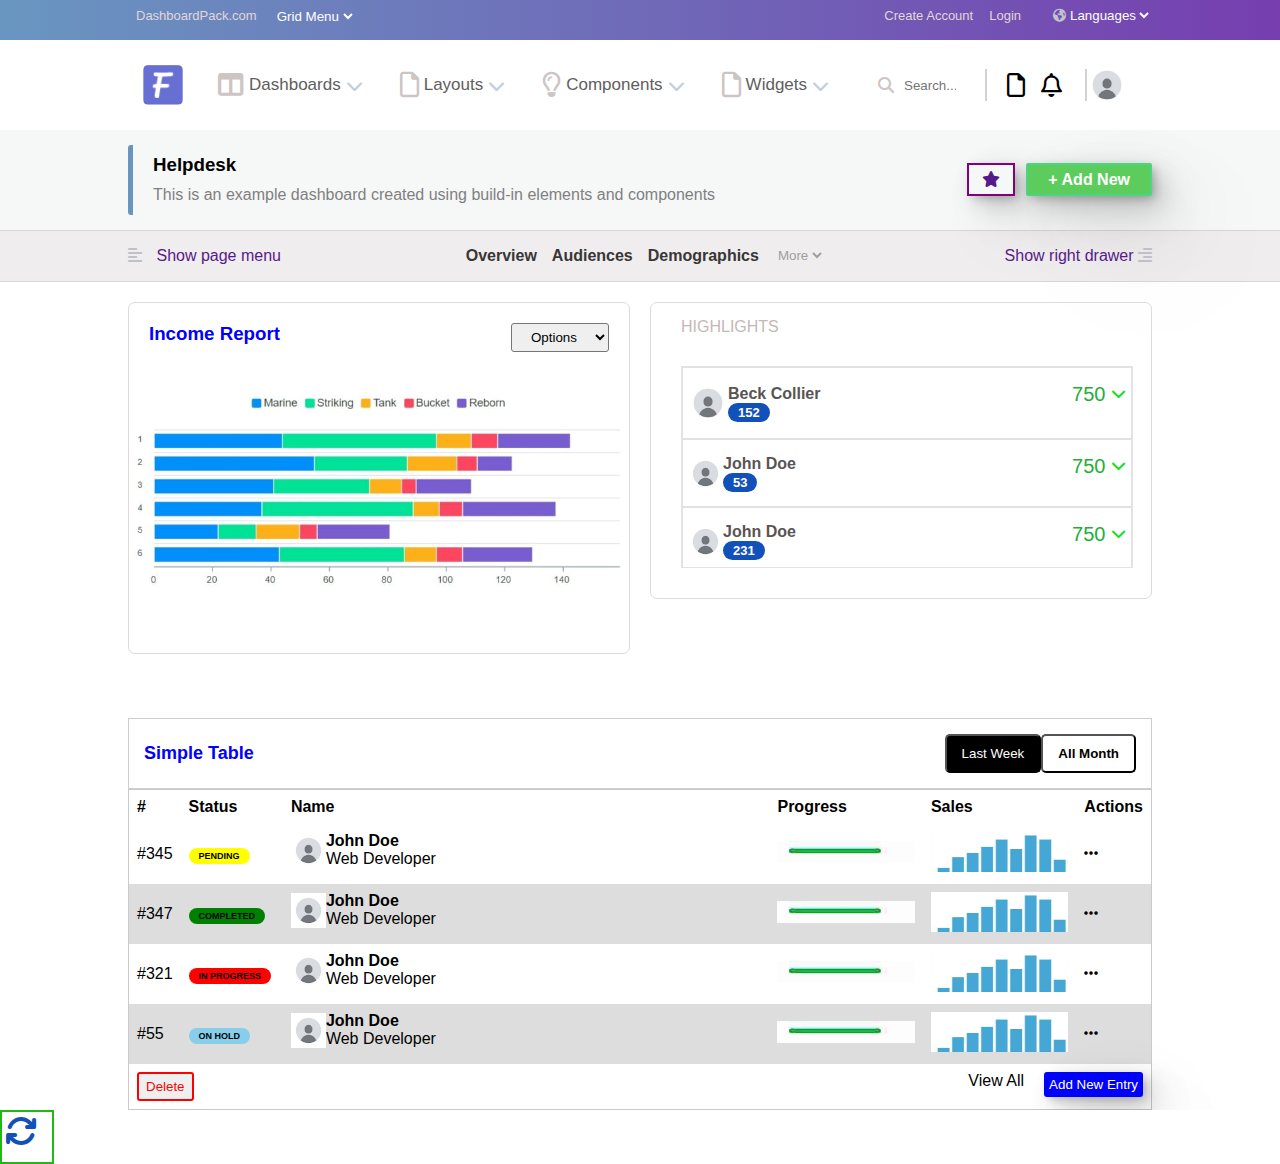
==== commit be023cc0: "commit" ====
--- a/Dashboard.html
+++ b/Dashboard.html
@@ -144,78 +144,78 @@
         <span class="highlights-Heading">HIGHLIGHTS</span>
         <div class="highlightsScrollbar">
           <div class="highlights-List">
-            <div style="display: flex;justify-content: center; align-items: center;" ;>
+            <div class="highlights-List-Left">
+              <img src="profileimage.jpg" width="40px" alt="">
+              <div>
+                <h4>Beck Collier</h4>
+                <p>152</p>              
+              </div>
+            </div>           
+            <span>    750      
+              <i class="fa-solid fa-chevron-down fa-xs" style="color: #13de1d;font-weight: bolder;"></i>
+            </span>
+          </div>
+            
+          <div class="highlights-List">
+              <div class="highlights-List-Left">
+                <img src="profileimage.jpg" width="35px" alt="">
+                <div>
+                  <h4>John Doe</h4>
+                  <p>53</p>
+                </div>
+              </div>
+              <span>    750      
+                <i class="fa-solid fa-chevron-down fa-xs" style="color: #13de1d;font-weight: bolder;"></i>
+              </span>
+          </div>
+          
+          <div class="highlights-List">
+              <div class="highlights-List-Left">
+                <img src="profileimage.jpg" width="35px" alt="">
+                <div>
+                  <h4>John Doe</h4>
+                  <p>231</p>
+                </div>
+              </div>
+              <span>    750      
+                <i class="fa-solid fa-chevron-down fa-xs" style="color: #13de1d;font-weight: bolder;"></i>
+              </span>
+          </div>
+          <div class="highlights-List">
+            <div class="highlights-List-Left">
               <img src="profileimage.jpg" width="35px" alt="">
               <div>
                 <h4>John Doe</h4>
-                <p>Web Developer</p>
-              </div>
-            </div>           
-            <select name="" id="">
-              <option value=""><a href="">760</a></option>
-            </select>
-          </div>
-            
-          <div class="highlights-List">
-              <div style="display: flex;justify-content: center; align-items: center;" ;>
+                <p>21</p>
+              </div>
+            </div>
+            <span>    750      
+              <i class="fa-solid fa-chevron-down fa-xs" style="color: #13de1d;font-weight: bolder;"></i>
+            </span>
+        </div>
+        <div class="highlights-List">
+          <div class="highlights-List-Left">
+            <img src="profileimage.jpg" width="35px" alt="">
+            <div>
+              <h4>John Doe</h4>
+              <p>381</p>
+            </div>
+          </div>
+          <span>    750      
+            <i class="fa-solid fa-chevron-down fa-xs" style="color: #13de1d;font-weight: bolder;"></i>
+          </span>
+      </div>
+          <div class="highlights-List">
+              <div class="highlights-List-Left">
                 <img src="profileimage.jpg" width="35px" alt="">
                 <div>
                   <h4>John Doe</h4>
-                  <p>Web Developer</p>
+                  <p>74</p>
                 </div>
               </div>
-              <select name="" id="">
-                <option value=""><a href="">760</a></option>
-              </select>
-          </div>
-          
-          <div class="highlights-List">
-              <div style="display: flex;justify-content: center; align-items: center;" ;>
-                <img src="profileimage.jpg" width="35px" alt="">
-                <div>
-                  <h4>John Doe</h4>
-                  <p>Web Developer</p>
-                </div>
-              </div>
-              <select name="" id="">
-                <option value=""><a href="">760</a></option>
-              </select>
-          </div>
-          <div class="highlights-List">
-            <div style="display: flex;justify-content: center; align-items: center;" ;>
-              <img src="profileimage.jpg" width="35px" alt="">
-              <div>
-                <h4>John Doe</h4>
-                <p>Web Developer</p>
-              </div>
-            </div>
-            <select name="" id="">
-              <option value=""><a href="">760</a></option>
-            </select>
-        </div>
-        <div class="highlights-List">
-          <div style="display: flex;justify-content: center; align-items: center;" ;>
-            <img src="profileimage.jpg" width="35px" alt="">
-            <div>
-              <h4>John Doe</h4>
-              <p>Web Developer</p>
-            </div>
-          </div>
-          <select name="" id="">
-            <option value=""><a href="">760</a></option>
-          </select>
-      </div>
-          <div class="highlights-List">
-              <div style="display: flex;justify-content: center; align-items: center;" ;>
-                <img src="profileimage.jpg" width="35px" alt="">
-                <div>
-                  <h4>John Doe</h4>
-                  <p>Web Developer</p>
-                </div>
-              </div>
-              <select name="" id="">
-                <option value=""><a href="">760</a></option>
-              </select>
+              <span>    750      
+                <i class="fa-solid fa-chevron-down fa-xs" style="color: #13de1d;font-weight: bolder;"></i>
+              </span>
           </div>
         </div>
       </div>
@@ -227,12 +227,8 @@
       <div class="tableHeader">
         <h5 style="float: left; color: blue; font-size: large;">Simple Table</h5>
         <div>
-          <button
-            style="float: right; background-color: white;padding: 5px; color: black;  border-radius: 5px;padding: 10px 15px;font-weight: bold;">All
-            Month</button>
-          <button
-            style="float: right; color: white; font-weight: 500;background-color: black; padding: 10px 15px;border-radius: 5px;">Last
-            Week</button>
+          <button class="white-Button">All Month</button>
+          <button class="black-Button">Last Week</button>
         </div>
 
       </div>
--- a/Dashboard.css
+++ b/Dashboard.css
@@ -1,6 +1,7 @@
 * {
     padding: 0px;
     margin: 0px;
+    font-family: sans-serif;
     /* overflow: hidden; */
 }
 
@@ -178,8 +179,8 @@
     text-decoration: none;
     padding-left: 15px;
     box-sizing: border-box;
-    color: black;
-    font-weight: bold;
+    color: rgb(56, 54, 54);
+    font-weight: 600;
 }
 .fourthSection_center::after {
     content: "";
@@ -249,7 +250,7 @@
 }
 
 .highlightsScrollbar {
-    border: 1px solid rgb(200, 198, 198);
+    border: 1px solid rgb(230, 226, 226);
     width: 90%;
     height: 200px;
     margin: 30px;
@@ -260,17 +261,39 @@
     padding: 15px 5px;
     display: flex;
     justify-content: space-between;
-    border: 1px solid rgb(200, 198, 198);
+    border: 1px solid rgb(226, 225, 225);
 }
 
 .highlightsScrollbar::-webkit-scrollbar {
-    width: 5px;               
+    width: 5px;  
   }
   
 .highlightsScrollbar::-webkit-scrollbar-thumb {
-    background-color: rgb(188, 188, 200);   
+    background-color: rgb(188, 188, 200);
     border-radius: 20px;       
   }
+
+  .highlights-List span {
+    color: #24ae38;
+    font-size: 20px;
+  }
+
+.highlights-List-Left {
+    color: rgb(89, 84, 84);
+    font-weight: bold;
+    display: flex;
+    justify-content: center; 
+    align-items: center;
+}
+
+.highlights-List-Left p {
+    font-size: 13px;
+    color: white;
+    padding: 2px 10px;
+    border-radius: 25px;
+    display: inline;
+    background-color: #1250ba;
+}
 .tableHeader {
     display: flex;
     justify-content: space-between;
@@ -279,6 +302,28 @@
     margin: 0% 10%;
     margin-top: 5%;
     padding: 15px;
+ }
+ .white-Button {
+    float: right; 
+    background-color: white;
+    padding: 5px; 
+    color: black;  
+    border-radius: 5px;
+    padding: 10px 15px;
+    font-weight: bold;
+ }
+
+ .black-Button {
+    float: right; 
+    color: white; 
+    font-weight: 500;
+    background-color: black; 
+    padding: 10px 15px;
+    border-radius: 5px;
+ }
+ .white-Button:hover {
+    background-color: black;
+    color: white;
  }
 table {
     margin: 0% 10% 0% 10%;
--- a/mediaquery.css
+++ b/mediaquery.css
@@ -69,7 +69,8 @@
       margin-bottom: 5px;
    }
    tbody {
-    margin: 0% 10% 0% 10%;
+    /* width: 200px; */
+    /* margin: 0% 5% 0% 10%; */
     padding: 0;
     overflow-x: scroll;
 
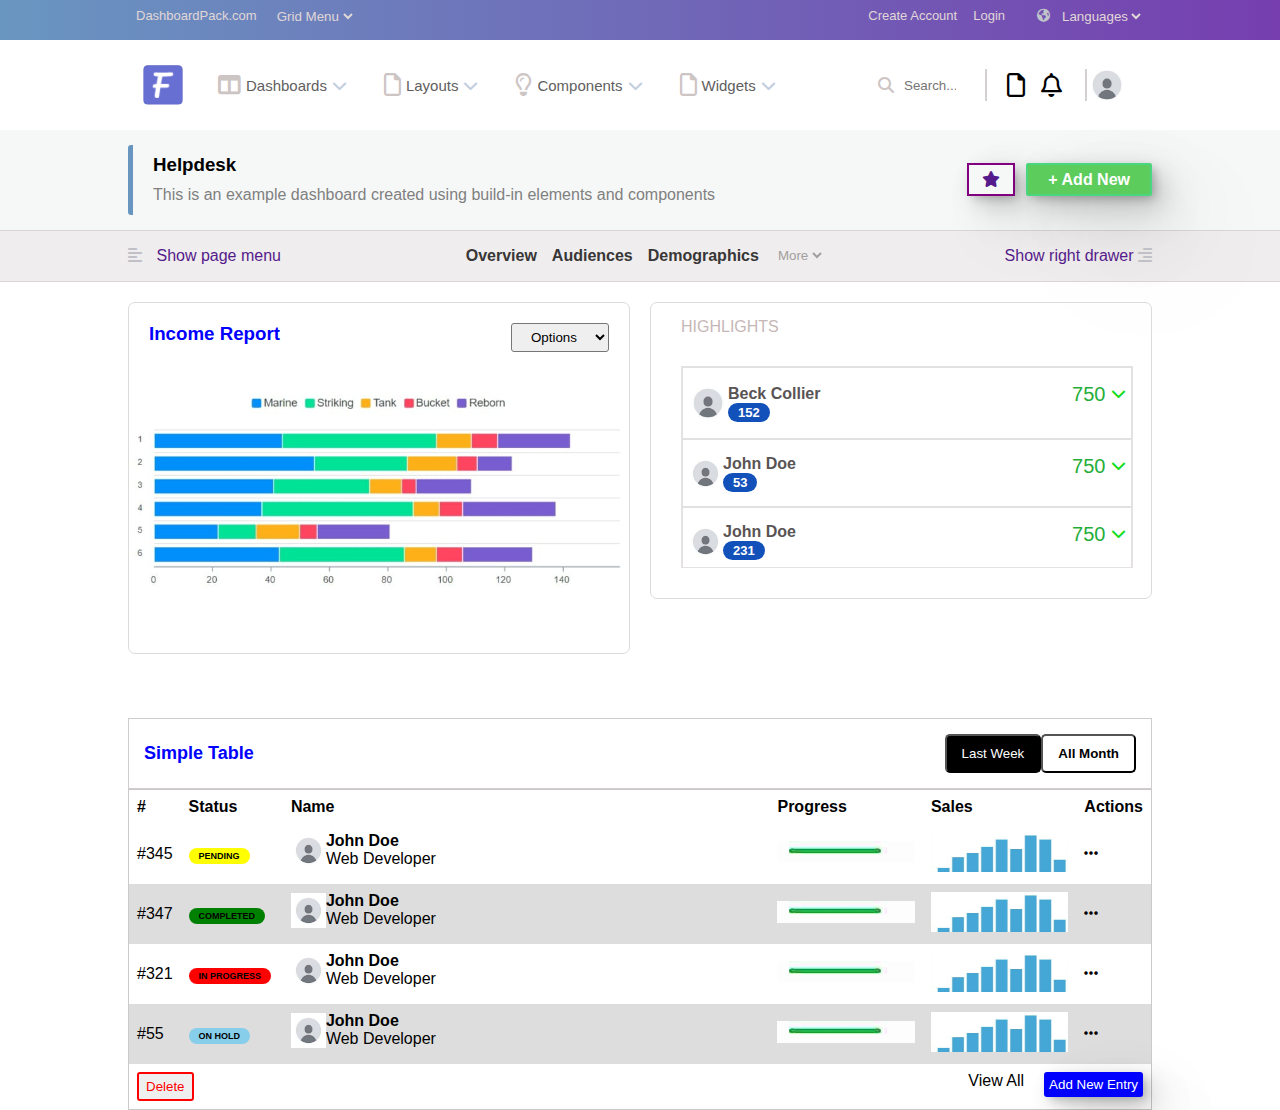
==== commit 148a7f70: "commit" ====
--- a/Dashboard.html
+++ b/Dashboard.html
@@ -14,57 +14,58 @@
 <body>
 
   <div class="container">
-    <nav class="topNav">
+    <nav class="top-Nav">
       <div>
-        <a href="" class="Topleft">DashboardPack.com</a>
-        <a hr
-        ef="" class="Topleft">
-          <select name="gridMenu" id="" style=" border: none; background-color: transparent; color: white;">
+        <a href="" class="Top-left">DashboardPack.com</a>
+        <a hr ef="" class="Top-left">
+          <select name="gridMenu" id="">
             <option value=""> Grid Menu</option>
           </select></a>
       </div>
-      <div style="display: flex; flex-direction: row; float: right; padding: 0px;">
-        <a href="" class="Topright">Create Account</a>
-        <a href="" class="Topright">Login</a>
-        <i class="fa-solid fa-earth-americas" style="color: #bfc3ca; padding-top: 9px; padding-left: 24px;"></i> <select
-          name="Languages" id="" style=" border: none; background-color: transparent; color: white;">
-          <option value="">Languages</option>
-        </select>
+      <div class="top-Nav-Right">
+        <a href="" class="Top-right">Create Account</a>
+        <a href="" class="Top-right">Login</a>
+        <i class="fa-solid fa-earth-americas" style="color: #bfc3ca; padding-top: 9px; padding-left: 24px;"></i> 
+        <div class="Top-right">
+          <select name="Languages" id="">
+            <option value="">Languages</option>
+          </select>
+        </div>
         </a>
       </div>
     </nav>
 
-    <nav class="botNav">
-      <div class="botNavLeft hide">
+    <nav class="bot-Nav">
+      <div class="bot-Nav-Left hide">
         <img src="ficon.jpg" width="40px" height="40px" alt="" class="fimage">
-        <div class="botNavText hide">
+        <div class="bot-Nav-Text hide">
           <i class="fa-solid fa-table-columns fa-xl"></i>
           <span>Dashboards</span>
           <i class="fa-solid fa-chevron-down" style="color: #c3cddf;"></i>
         </div>&emsp;&emsp;
-        <div class="botNavText hide">
+        <div class="bot-Nav-Text hide">
           <i class="fa-regular fa-file fa-xl"></i>
           <span>Layouts</span>
           <i class="fa-solid fa-chevron-down" style="color: #c3cddf;"></i>
         </div>&emsp;&emsp;
-        <div class="botNavText hide">
+        <div class="bot-Nav-Text hide">
           <i class="fa-regular fa-lightbulb fa-xl"></i>
           <span>Components</span>
           <i class="fa-solid fa-chevron-down" style="color: #c3cddf;"></i>
         </div>&emsp;&emsp;
-        <div class="botNavText hide">
+        <div class="bot-Nav-Text hide">
           <i class="fa-regular fa-file fa-xl"></i>
           <span>Widgets</span>
           <i class="fa-solid fa-chevron-down" style="color: #c3cddf;"></i>
         </div>
 
       </div>
-      <div class="botNavRight hide">
+      <div class="bot-Nav-Right hide">
         <i class="fa fa-search" aria-hidden="true"></i>
         <input type="search"
           style="padding-left: 10px; border-right: 2px solid black; border-radius: 10px; width: 75px;  border: transparent;"
           placeholder="Search..." name="" id="">&emsp;
-        <div class="botNavRightIcons">
+        <div class="bot-Nav-Right-Icons">
           <i class="fa-regular fa-file fa-xl" style="color: black;"></i>&emsp;
           <i class="fa-regular fa-bell fa-xl" style="color: black;"></i>&emsp;
         </div>
@@ -72,18 +73,18 @@
 
       </div>
 
-      <div class="resNav">
+      <div class="res-Nav">
         <i class="fa-solid fa-bars fa-2xl" style="color: #3063bb;"></i>
         <img src="ficon.jpg" width="40px" height="40px" alt="" class="fimage resNavMid">
-        <div class="resNavRight">
+        <div class="res-Nav-Right">
           <i class="fa-solid fa-ellipsis-vertical fa-2xl" style="color: #3063bb;"></i>
         </div>
       </div>
     </nav>
 
 
-    <div class="thirdSection">
-      <div class="thirdSectionLeft">
+    <div class="third-Section">
+      <div class="third-Section-Left">
         <h3>Helpdesk</h3>
         <p style="color: gray;">This is an example dashboard created using build-in elements and components</p>
       </div>
@@ -106,30 +107,30 @@
       </div>
     </div>
 
-    <div class="fourthSection">
+    <div class="fourth-Section">
       <div>
         <i class="fa-solid fa-align-left" style="color: #bfc1c6;"></i>
-        <a href="" class="fourthSectionLink hide"> Show page menu</a>
-      </div>
-      <div class="fourthSectionMid">
-        <a href="" target="_blank" class="fourthSection_center centerHover">Overview</a>
-        <a href="" class="fourthSection_center centerHover">Audiences</a>
-        <a href="" class="fourthSection_center centerHover">Demographics</a>
-        <a href="" class="fourthSection_center centerHover">
+        <a href="" class="fourth-Section-Link hide"> Show page menu</a>
+      </div>
+      <div class="fourth-Section-Mid">
+        <a href="" target="_blank" class="fourth-Section-center centerHover">Overview</a>
+        <a href="" class="fourth-Section-center center-Hover">Audiences</a>
+        <a href="" class="fourth-Section-center center-Hover">Demographics</a>
+        <a href="" class="fourth-Section-center center-Hover">
           <select name="" id="">
             <option value="more">More</option>
           </select></a>
       </div>
       <div>
-        <a href="" class="fourthSectionLink hide">Show right drawer </a>
+        <a href="" class="fourth-Section-Link hide">Show right drawer </a>
         <i class="fa-solid fa-align-right" style="color: #bfc1c6;"></i>
       </div>
     </div>
 
 
-    <div class="fifthSection">
+    <div class="fifth-Section">
       <div class="report">
-        <ul class="reportHeader">
+        <ul class="report-Header">
           <li>
             <h3 style="color: blue;margin-bottom: 20px;">Income Report</h3>
           </li>
@@ -142,44 +143,44 @@
 
       <div class="highlights">
         <span class="highlights-Heading">HIGHLIGHTS</span>
-        <div class="highlightsScrollbar">
+        <div class="highlights-Scrollbar">
           <div class="highlights-List">
             <div class="highlights-List-Left">
               <img src="profileimage.jpg" width="40px" alt="">
               <div>
                 <h4>Beck Collier</h4>
-                <p>152</p>              
-              </div>
-            </div>           
-            <span>    750      
-              <i class="fa-solid fa-chevron-down fa-xs" style="color: #13de1d;font-weight: bolder;"></i>
-            </span>
-          </div>
-            
-          <div class="highlights-List">
-              <div class="highlights-List-Left">
-                <img src="profileimage.jpg" width="35px" alt="">
-                <div>
-                  <h4>John Doe</h4>
-                  <p>53</p>
-                </div>
-              </div>
-              <span>    750      
-                <i class="fa-solid fa-chevron-down fa-xs" style="color: #13de1d;font-weight: bolder;"></i>
-              </span>
-          </div>
-          
-          <div class="highlights-List">
-              <div class="highlights-List-Left">
-                <img src="profileimage.jpg" width="35px" alt="">
-                <div>
-                  <h4>John Doe</h4>
-                  <p>231</p>
-                </div>
-              </div>
-              <span>    750      
-                <i class="fa-solid fa-chevron-down fa-xs" style="color: #13de1d;font-weight: bolder;"></i>
-              </span>
+                <p>152</p>
+              </div>
+            </div>
+            <span> 750
+              <i class="fa-solid fa-chevron-down fa-xs" style="color: #13de1d;font-weight: bolder;"></i>
+            </span>
+          </div>
+
+          <div class="highlights-List">
+            <div class="highlights-List-Left">
+              <img src="profileimage.jpg" width="35px" alt="">
+              <div>
+                <h4>John Doe</h4>
+                <p>53</p>
+              </div>
+            </div>
+            <span> 750
+              <i class="fa-solid fa-chevron-down fa-xs" style="color: #13de1d;font-weight: bolder;"></i>
+            </span>
+          </div>
+
+          <div class="highlights-List">
+            <div class="highlights-List-Left">
+              <img src="profileimage.jpg" width="35px" alt="">
+              <div>
+                <h4>John Doe</h4>
+                <p>231</p>
+              </div>
+            </div>
+            <span> 750
+              <i class="fa-solid fa-chevron-down fa-xs" style="color: #13de1d;font-weight: bolder;"></i>
+            </span>
           </div>
           <div class="highlights-List">
             <div class="highlights-List-Left">
@@ -189,33 +190,33 @@
                 <p>21</p>
               </div>
             </div>
-            <span>    750      
-              <i class="fa-solid fa-chevron-down fa-xs" style="color: #13de1d;font-weight: bolder;"></i>
-            </span>
-        </div>
-        <div class="highlights-List">
-          <div class="highlights-List-Left">
-            <img src="profileimage.jpg" width="35px" alt="">
-            <div>
-              <h4>John Doe</h4>
-              <p>381</p>
-            </div>
-          </div>
-          <span>    750      
-            <i class="fa-solid fa-chevron-down fa-xs" style="color: #13de1d;font-weight: bolder;"></i>
-          </span>
-      </div>
-          <div class="highlights-List">
-              <div class="highlights-List-Left">
-                <img src="profileimage.jpg" width="35px" alt="">
-                <div>
-                  <h4>John Doe</h4>
-                  <p>74</p>
-                </div>
-              </div>
-              <span>    750      
-                <i class="fa-solid fa-chevron-down fa-xs" style="color: #13de1d;font-weight: bolder;"></i>
-              </span>
+            <span> 750
+              <i class="fa-solid fa-chevron-down fa-xs" style="color: #13de1d;font-weight: bolder;"></i>
+            </span>
+          </div>
+          <div class="highlights-List">
+            <div class="highlights-List-Left">
+              <img src="profileimage.jpg" width="35px" alt="">
+              <div>
+                <h4>John Doe</h4>
+                <p>381</p>
+              </div>
+            </div>
+            <span> 750
+              <i class="fa-solid fa-chevron-down fa-xs" style="color: #13de1d;font-weight: bolder;"></i>
+            </span>
+          </div>
+          <div class="highlights-List">
+            <div class="highlights-List-Left">
+              <img src="profileimage.jpg" width="35px" alt="">
+              <div>
+                <h4>John Doe</h4>
+                <p>74</p>
+              </div>
+            </div>
+            <span> 750
+              <i class="fa-solid fa-chevron-down fa-xs" style="color: #13de1d;font-weight: bolder;"></i>
+            </span>
           </div>
         </div>
       </div>
@@ -224,7 +225,7 @@
 
     <table class="table">
 
-      <div class="tableHeader">
+      <div class="table-Header">
         <h5 style="float: left; color: blue; font-size: large;">Simple Table</h5>
         <div>
           <button class="white-Button">All Month</button>
@@ -335,9 +336,9 @@
     </table>
   </div>
 
-<div class="icon">
-  <i class="fa-solid fa-arrows-rotate fa-2x sideIcon"></i>
-</div>
+  <div class="icon">
+    <i class="fa-solid fa-arrows-rotate fa-2x side-Icon"></i>
+  </div>
 </body>
 
 </html>--- a/Dashboard.css
+++ b/Dashboard.css
@@ -2,51 +2,48 @@
     padding: 0px;
     margin: 0px;
     font-family: sans-serif;
-    /* overflow: hidden; */
 }
 
 .container {
     overflow-x: auto;
 }
 
-nav,.thirdSection,.fourthSection,.fifthSection {
+nav,.third-Section,.fourth-Section,.fifth-Section {
     padding-left: 10%;
     padding-right: 10%;
-    /* box-shadow: 1px black; */
 } 
-.topNav {
+
+.top-Nav {
     height: 40px;
     background-color: rgb(121, 77, 171);
     font-size: small;
     background-image: linear-gradient(to left, rgb(118, 62, 175) , rgb(105, 150, 193));
 }
 
-
-.botNav {
+.bot-Nav {
     display: flex;
     justify-content: space-between;
     align-items: center;
     color: rgb(205, 196, 196);
-
 } 
   
-.botNavLeft {
-    /* float: left;  */
+.bot-Nav-Left {
     display: flex;
     justify-content: space-between;
     align-items: center;
     height: 60px;
     position: relative;
 }
-.botNavRight{
-    /* float: right; */
+
+.bot-Nav-Right{
     margin: 5px;
     padding: 20px;
    display: flex;
    justify-content: space-evenly;
    align-items: center;
 }
-.botNavRightIcons {
+
+.bot-Nav-Right-Icons {
     display: flex;
     justify-content: space-evenly;
     align-items: center;
@@ -55,39 +52,48 @@
     border-right: 2px solid rgb(213, 208, 208);
     border-left: 2px solid rgb(213, 208, 208);
 }
-.Topright , .Topleft , .right , .left{
+
+.Top-right , .Top-left , .right , .left{
     color: rgb(224, 215, 215);
     text-decoration: none;
     padding: 8px;
 }
-.Topleft {
+
+.Top-left select, .Top-right select {
+    border: none; 
+    background-color: transparent;
     color: rgb(224, 215, 215);
-
+}
+
+.Top-left {
+    color: rgb(224, 215, 215);
     float: left;
-    /* text-align: center; */
-}
-.Topright {
+}
+
+.Top-right {
     display: flex;
     flex-direction: row-reverse;
     justify-content: right;
     text-align: center;
-    /* float: right; */
-    /* text-align: center; */
-}
+}
+
 .right , .left {
     color: gray;
     text-decoration: none;
-    /* padding: 20px; */
-}
-.fourthSection_center select, .highlights select{
+}
+
+.top-Nav-Right {
+    display: flex;
+    flex-direction: row;
+    float: right; 
+    padding: 0px;
+}
+.fourth-Section-center select, .highlights select{
     float: left;
     border: none;
     background-color: transparent;
     color: rgb(162, 158, 158);
-     /* padding-left: 35px; */
-    /* padding-right: 5px;  */
-}
-
+}
 
 .fimage {
     margin: 35px;
@@ -96,52 +102,47 @@
     margin-bottom: 10px;
     border-radius: 5px;
 }
-/* .fimage:first-child {
-    margin-right: 0px;
-} */
-
-.botNavLeft .botNavText {
-    display: flex;
-    justify-content: space-between;
-    align-items: center;
-    font-size: 17px;
+
+.bot-Nav-Left .bot-Nav-Text {
+    display: flex;
+    justify-content: space-between;
+    align-items: center;
+    font-size: 15px;
     padding-right: 5px;
-    /* position: relative;   */
-}
-.botNavText span {
+}
+
+.bot-Nav-Text span {
     color: #615e5e;
     padding-right: 5px;
     padding-left: 5px;
 }
 
-.botNavText span::before {
+.bot-Nav-Text span::before {
     content: "";
     position: absolute;
     width: 7%;
     height: 4px;
     border-radius: 50px;
-    /* left: auto; */
     padding: 0;
     bottom: 0;
     margin: 0% 1.5%;
     background-color: blueviolet; 
 }
-.botNavText span::before {
+
+.bot-Nav-Text span::before {
     transform: scale(0, 1);
     transition: transform 0.3s ease;
 }
-.botNavText span:hover::before {
+
+.bot-Nav-Text span:hover::before {
     transform: scale(1, 1);
 }
 
-
-
-.resNav {
+.res-Nav {
     display: none;
 }
 
-
-.thirdSection {
+.third-Section {
     background-color: #b0aeae;
     display: flex;
     justify-content: space-between;
@@ -149,71 +150,68 @@
     height:100px;
     background-color: rgb(246, 248, 248);
     border-bottom: 1px solid rgb(219, 214, 214);
-    /* box-shadow: 0px 10px 10px rgba(10, 10, 10, 0.2); */
-
-}
-
-.thirdSectionLeft {
+}
+
+.third-Section-Left {
     margin: 20px 0px; 
     border-left: solid 5px   rgb(105, 150, 193);
     border-radius: 3px;
     padding: 5px 20px;
     line-height: 30px;
 }
-.fourthSection {
-    
+
+.fourth-Section { 
     display: flex;
     justify-content: space-between;
     align-items: center;
     height:50px;
-    /* padding-top: 20px; */
     background-color: rgb(239, 237, 237);
     border-bottom: 1px solid rgb(219, 214, 214);
 }
-.fourthSectionMid {
+
+.fourth-Section-Mid {
     display: flex;
     position: relative;
 }
 
-.fourthSection_center {
+.fourth-Section-center {
     text-decoration: none;
     padding-left: 15px;
     box-sizing: border-box;
     color: rgb(56, 54, 54);
     font-weight: 600;
 }
-.fourthSection_center::after {
+
+.fourth-Section-center::after {
     content: "";
     position: absolute;
     width: 5%;
     height: 0.175rem;
     border: 1px solid blueviolet;
     border-radius: 50px;
-    /* left: auto; */
     margin-left: -35px;
     top: 0;
     background-color: blueviolet; 
 }
-.fourthSection_center::after {
+
+.fourth-Section-center::after {
     transform: scale(0, 1);
     transition: transform 0.3s ease;
 }
-.fourthSection_center:hover::after {
+
+.fourth-Section-center:hover::after {
     transform: scale(1, 1);
 }
-/* .fourthSection_center:active {
-    color: black;
-    border-bottom: 2px solid purple;
-} */
-.fourthSectionLink {
+
+.fourth-Section-Link {
     text-decoration: none;
     padding-left: 10px
 }
-.fifthSection {
+
+.fifth-Section {
     display: flex;
     justify-content: space-between;
     margin: auto;
-
 }
 
 .report {
@@ -222,14 +220,15 @@
     width: 65%;
     border: 1px solid rgb(222, 218, 218);
     border-radius: 7px;
-
-}
-.reportHeader {
+}
+
+.report-Header {
     list-style-type: none; 
     display: flex; 
     justify-content: space-between; 
     padding: 20px;
 }
+
 .highlights {
     color: rgb(198, 183, 183);
     float: right;
@@ -244,12 +243,13 @@
     flex-direction: column;
     justify-content: space-between;
 }
+
 .highlights-Heading {
     padding-top: 15px;
     padding-left: 30px;
 }
 
-.highlightsScrollbar {
+.highlights-Scrollbar {
     border: 1px solid rgb(230, 226, 226);
     width: 90%;
     height: 200px;
@@ -264,11 +264,11 @@
     border: 1px solid rgb(226, 225, 225);
 }
 
-.highlightsScrollbar::-webkit-scrollbar {
+.highlights-Scrollbar::-webkit-scrollbar {
     width: 5px;  
   }
   
-.highlightsScrollbar::-webkit-scrollbar-thumb {
+.highlights-Scrollbar::-webkit-scrollbar-thumb {
     background-color: rgb(188, 188, 200);
     border-radius: 20px;       
   }
@@ -294,7 +294,8 @@
     display: inline;
     background-color: #1250ba;
 }
-.tableHeader {
+
+.table-Header {
     display: flex;
     justify-content: space-between;
     align-items: center;
@@ -303,6 +304,7 @@
     margin-top: 5%;
     padding: 15px;
  }
+
  .white-Button {
     float: right; 
     background-color: white;
@@ -321,23 +323,24 @@
     padding: 10px 15px;
     border-radius: 5px;
  }
+
  .white-Button:hover {
     background-color: black;
     color: white;
  }
+
 table {
     margin: 0% 10% 0% 10%;
     padding: 10px;
-    /* margin: auto; */
     border: 1px solid rgb(203, 201, 201);
     border-collapse: collapse;
-    /* width: 70%; */
 }
 
 td, th {
     text-align: left;
     padding: 8px;
 } 
+
   tr:nth-child(even) {
     background-color: #dddddd;
 }
@@ -347,13 +350,11 @@
     width: 50px;
     height: 50px;
     border: 2px solid #1dba12;
-    /* border-right: none;  */
-    position: relative;
+    position: fixed;
     
 }
 
-.sideIcon {
-
+.side-Icon {
     color: #1250ba; 
     position: absolute;
     padding: 3px; 
@@ -363,7 +364,7 @@
    transition: 1s;
 }
 
-.sideIcon:hover {
+.side-Icon:hover {
    transform: rotateZ(360deg);
    transition: 1s;
 }--- a/mediaquery.css
+++ b/mediaquery.css
@@ -1,10 +1,10 @@
 @media screen and (max-width: 900px) {
     
-   .topNav {
+   .top-Nav {
        display: none;
    }
 
-   .botNav {
+   .bot-Nav {
        border-bottom: 1px solid black;
        /* box-shadow: 
        0px 7.4px 9.6px -2px rgba(0, 0, 0, 0.24),
@@ -15,7 +15,7 @@
        0px 269px 348px -2px rgba(0, 0, 0, 0.067)
      ; */
    }
-   nav,.thirdSection,.fourthSection,.fifthSection {
+   nav,.third-Section,.fourth-Section,.fifth-Section {
        padding-left: 5%;
        padding-right: 5%;
 
@@ -25,7 +25,7 @@
     display: none;
    }
 
- .resNav {
+ .res-Nav {
     width: 100%;
     display: flex;
     justify-content: space-between;
@@ -33,37 +33,37 @@
    } 
 
 
-   .thirdSection {
+   .third-Section {
        display: block;
        height: 160px;
        text-align: center;
        line-height: 28px;
    }
-   .thirdSectionLeft {
+   .third-Section-Left {
        border-left: none;
        margin-top: 0px;
    }
-   .fourthSection {
+   .fourth-Section {
        height: 180px;
        text-align: center;
    }
-   .fourthSectionMid{  
+   .fourth-Section-Mid{  
        flex-direction: column;
        text-align: center;
    }
-   .fourthSection_center {
+   .fourth-Section-center {
        padding: 10px 0px;
    }
-   .fourthSectionLink {
+   .fourth-Section-Link {
        vertical-align: middle;
    }
-   .fifthSection {
+   .fifth-Section {
        flex-direction: column;
    }
-   .report,.highlights {
+   .report, .highlights {
        width: 100%;
    }
-   .reportHeader {
+   .report-Header {
       flex-direction: column;
       align-items: center;
       margin-bottom: 5px;
@@ -79,7 +79,7 @@
    table thead tr td {
        column-span: 1;
    }
-   .tableHeader {
+   .table-Header {
        flex-direction: column;
    }
  }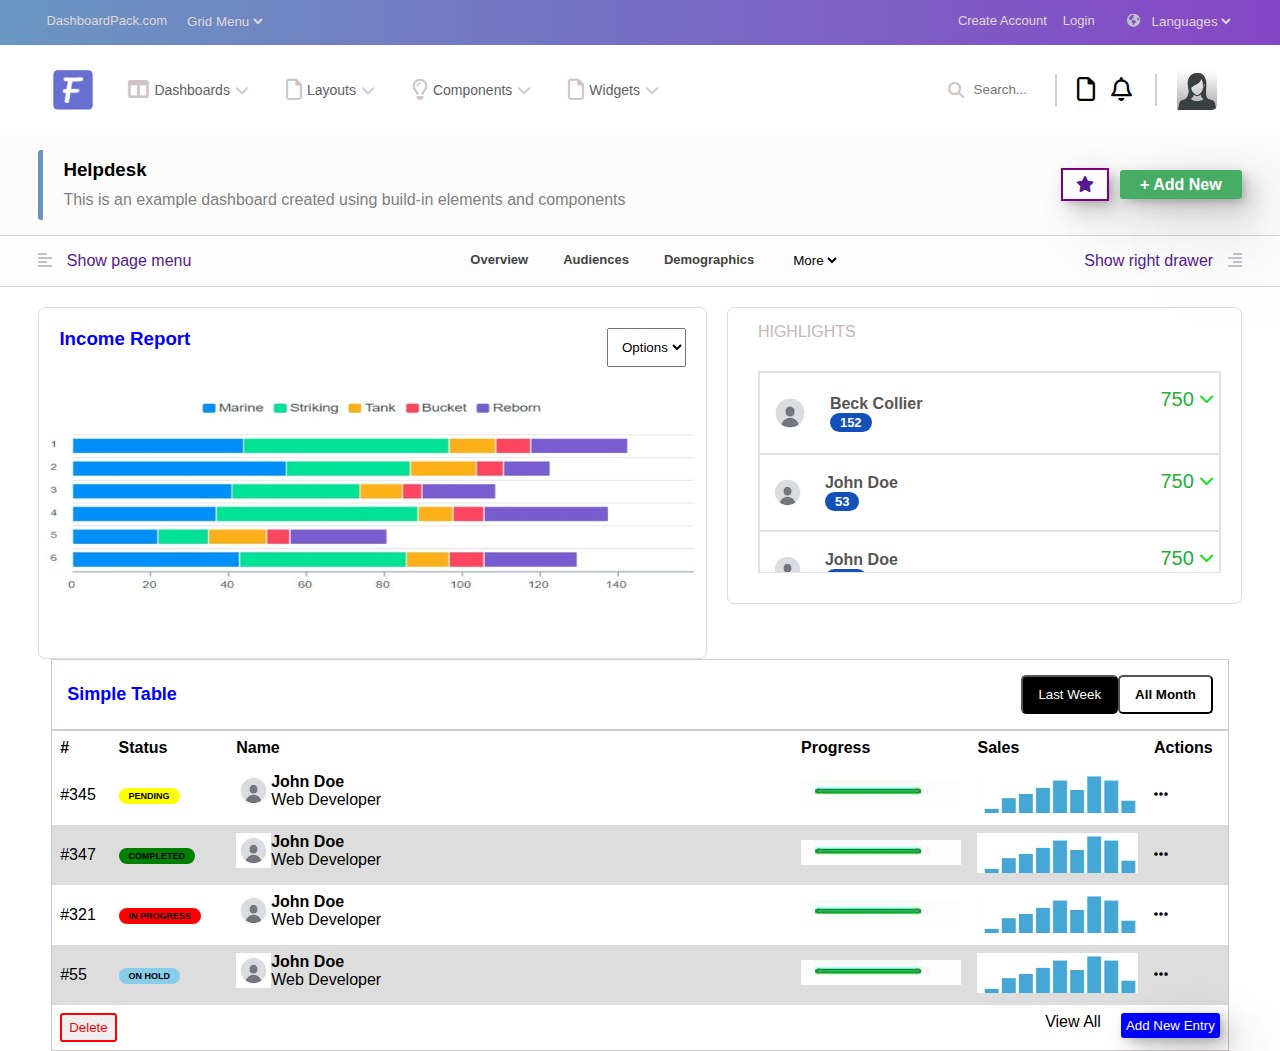
==== commit e9ddca1a: "minor changes" ====
--- a/Dashboard.html
+++ b/Dashboard.html
@@ -69,7 +69,7 @@
           <i class="fa-regular fa-file fa-xl" style="color: black;"></i>&emsp;
           <i class="fa-regular fa-bell fa-xl" style="color: black;"></i>&emsp;
         </div>
-        <img src="profileimage.jpg" width="40px" style="border-radius: 15px; float: right;" alt="">
+        <img src="profileImage.jpg" width="40px" style="border-radius: 5px; float: right; padding-left: 20px;" alt="">
 
       </div>
 
@@ -97,7 +97,7 @@
       54.7px 53.9px 145.4px -2px rgba(0, 0, 0, 0.097),
       131px 129px 348px -2px rgba(0, 0, 0, 0.067) ;margin: 7px; padding: 6px 13px;"><i
             class="fa-solid fa-star"></i></a>
-        <a href="" style="text-decoration: none; border: 2px solid rgb(74, 214, 128); border-radius: 3px;background-color: rgb(92, 204, 92); color: white; font-weight: bold; box-shadow:
+        <a href="" style="text-decoration: none; border-radius: 3px;background-color: rgb(71, 172, 100); color: white; font-weight: bold; box-shadow:
       3.6px 3.6px 9.6px -2px rgba(0, 0, 0, 0.24),
       8.7px 8.6px 23.1px -2px rgba(0, 0, 0, 0.173),
       16.4px 16.2px 43.6px -2px rgba(0, 0, 0, 0.143),
@@ -117,7 +117,7 @@
         <a href="" class="fourth-Section-center center-Hover">Audiences</a>
         <a href="" class="fourth-Section-center center-Hover">Demographics</a>
         <a href="" class="fourth-Section-center center-Hover">
-          <select name="" id="">
+          <select name="" id="more">
             <option value="more">More</option>
           </select></a>
       </div>
@@ -134,7 +134,7 @@
           <li>
             <h3 style="color: blue;margin-bottom: 20px;">Income Report</h3>
           </li>
-          <li><select name="" style="padding: 5px 15px; border-radius: 3px;" id="">
+          <li><select name="" id="options">
               <option value=""><a href="">Options</a></option>
             </select></li>
         </ul>
--- a/Dashboard.css
+++ b/Dashboard.css
@@ -3,30 +3,26 @@
     margin: 0px;
     font-family: sans-serif;
 }
-
 .container {
     overflow-x: auto;
 }
-
 nav,.third-Section,.fourth-Section,.fifth-Section {
-    padding-left: 10%;
-    padding-right: 10%;
+    padding-left: 3%;
+    padding-right: 3%;
 } 
-
 .top-Nav {
+    padding-top: 5px;
     height: 40px;
     background-color: rgb(121, 77, 171);
     font-size: small;
-    background-image: linear-gradient(to left, rgb(118, 62, 175) , rgb(105, 150, 193));
-}
-
+    background-image: linear-gradient(to left, rgb(134, 70, 198) , rgb(105, 150, 193));
+}
 .bot-Nav {
     display: flex;
     justify-content: space-between;
     align-items: center;
     color: rgb(205, 196, 196);
 } 
-  
 .bot-Nav-Left {
     display: flex;
     justify-content: space-between;
@@ -34,7 +30,6 @@
     height: 60px;
     position: relative;
 }
-
 .bot-Nav-Right{
     margin: 5px;
     padding: 20px;
@@ -42,7 +37,6 @@
    justify-content: space-evenly;
    align-items: center;
 }
-
 .bot-Nav-Right-Icons {
     display: flex;
     justify-content: space-evenly;
@@ -52,36 +46,30 @@
     border-right: 2px solid rgb(213, 208, 208);
     border-left: 2px solid rgb(213, 208, 208);
 }
-
 .Top-right , .Top-left , .right , .left{
     color: rgb(224, 215, 215);
     text-decoration: none;
     padding: 8px;
 }
-
 .Top-left select, .Top-right select {
     border: none; 
     background-color: transparent;
     color: rgb(224, 215, 215);
 }
-
 .Top-left {
     color: rgb(224, 215, 215);
     float: left;
 }
-
 .Top-right {
     display: flex;
     flex-direction: row-reverse;
     justify-content: right;
     text-align: center;
 }
-
 .right , .left {
     color: gray;
     text-decoration: none;
 }
-
 .top-Nav-Right {
     display: flex;
     flex-direction: row;
@@ -94,7 +82,6 @@
     background-color: transparent;
     color: rgb(162, 158, 158);
 }
-
 .fimage {
     margin: 35px;
     margin-top: 10px;
@@ -102,56 +89,48 @@
     margin-bottom: 10px;
     border-radius: 5px;
 }
-
 .bot-Nav-Left .bot-Nav-Text {
     display: flex;
     justify-content: space-between;
     align-items: center;
-    font-size: 15px;
+    font-size: 14px;
     padding-right: 5px;
 }
-
 .bot-Nav-Text span {
     color: #615e5e;
     padding-right: 5px;
     padding-left: 5px;
 }
-
 .bot-Nav-Text span::before {
     content: "";
     position: absolute;
     width: 7%;
     height: 4px;
     border-radius: 50px;
-    padding: 0;
+    padding: 0px;
     bottom: 0;
     margin: 0% 1.5%;
+    margin-bottom: 1ch;
     background-color: blueviolet; 
 }
-
 .bot-Nav-Text span::before {
     transform: scale(0, 1);
     transition: transform 0.3s ease;
 }
-
 .bot-Nav-Text span:hover::before {
     transform: scale(1, 1);
 }
-
 .res-Nav {
     display: none;
 }
-
 .third-Section {
-    background-color: #b0aeae;
     display: flex;
     justify-content: space-between;
     align-items: center;
     height:100px;
-    background-color: rgb(246, 248, 248);
+    background-color: #fcfcfc;
     border-bottom: 1px solid rgb(219, 214, 214);
 }
-
 .third-Section-Left {
     margin: 20px 0px; 
     border-left: solid 5px   rgb(105, 150, 193);
@@ -159,29 +138,26 @@
     padding: 5px 20px;
     line-height: 30px;
 }
-
 .fourth-Section { 
     display: flex;
     justify-content: space-between;
     align-items: center;
     height:50px;
-    background-color: rgb(239, 237, 237);
+    background-color: rgb(253, 253, 253);
     border-bottom: 1px solid rgb(219, 214, 214);
 }
-
 .fourth-Section-Mid {
     display: flex;
     position: relative;
 }
-
 .fourth-Section-center {
     text-decoration: none;
-    padding-left: 15px;
+    padding-left: 35px;
     box-sizing: border-box;
-    color: rgb(56, 54, 54);
+    color: rgb(67, 67, 67);
     font-weight: 600;
-}
-
+    font-size: small;
+}
 .fourth-Section-center::after {
     content: "";
     position: absolute;
@@ -190,30 +166,30 @@
     border: 1px solid blueviolet;
     border-radius: 50px;
     margin-left: -35px;
+    margin-top: -5px;
     top: 0;
     background-color: blueviolet; 
 }
-
 .fourth-Section-center::after {
     transform: scale(0, 1);
     transition: transform 0.3s ease;
 }
-
 .fourth-Section-center:hover::after {
     transform: scale(1, 1);
 }
-
+#more {
+    color: black;
+}
 .fourth-Section-Link {
     text-decoration: none;
-    padding-left: 10px
-}
-
+    padding-left: 10px;
+    padding-right: 10px;
+}
 .fifth-Section {
     display: flex;
     justify-content: space-between;
     margin: auto;
 }
-
 .report {
     margin-top: 20px;
     height: 350px;
@@ -221,21 +197,23 @@
     border: 1px solid rgb(222, 218, 218);
     border-radius: 7px;
 }
-
 .report-Header {
     list-style-type: none; 
     display: flex; 
     justify-content: space-between; 
     padding: 20px;
 }
-
+#options {
+    padding: 10px;
+    padding-right: 1px;
+}
 .highlights {
     color: rgb(198, 183, 183);
     float: right;
     margin-top: 20px;
     margin-left: 20px;
     border-radius: 7px;
-    width: 65%;
+    width: 50%;
     height: 60%;
     border: 1px solid rgb(222, 218, 218);
     position: relative;
@@ -243,12 +221,10 @@
     flex-direction: column;
     justify-content: space-between;
 }
-
 .highlights-Heading {
     padding-top: 15px;
     padding-left: 30px;
 }
-
 .highlights-Scrollbar {
     border: 1px solid rgb(230, 226, 226);
     width: 90%;
@@ -256,28 +232,24 @@
     margin: 30px;
     overflow-y: scroll;
 }
-
 .highlights-List{
     padding: 15px 5px;
     display: flex;
     justify-content: space-between;
     border: 1px solid rgb(226, 225, 225);
 }
-
 .highlights-Scrollbar::-webkit-scrollbar {
     width: 5px;  
   }
-  
+
 .highlights-Scrollbar::-webkit-scrollbar-thumb {
     background-color: rgb(188, 188, 200);
     border-radius: 20px;       
   }
-
   .highlights-List span {
     color: #24ae38;
     font-size: 20px;
   }
-
 .highlights-List-Left {
     color: rgb(89, 84, 84);
     font-weight: bold;
@@ -285,7 +257,13 @@
     justify-content: center; 
     align-items: center;
 }
-
+.highlights-List-Left img {
+   border-radius: 50%;
+    padding: 5px;
+}
+.highlights-List-Left div {
+    padding-left: 15px;
+}
 .highlights-List-Left p {
     font-size: 13px;
     color: white;
@@ -294,7 +272,6 @@
     display: inline;
     background-color: #1250ba;
 }
-
 .table-Header {
     display: flex;
     justify-content: space-between;
@@ -304,7 +281,6 @@
     margin-top: 5%;
     padding: 15px;
  }
-
  .white-Button {
     float: right; 
     background-color: white;
@@ -314,7 +290,6 @@
     padding: 10px 15px;
     font-weight: bold;
  }
-
  .black-Button {
     float: right; 
     color: white; 
@@ -323,37 +298,33 @@
     padding: 10px 15px;
     border-radius: 5px;
  }
-
  .white-Button:hover {
     background-color: black;
     color: white;
  }
-
 table {
-    margin: 0% 10% 0% 10%;
+    margin: 0% 4% 0% 4%;
     padding: 10px;
     border: 1px solid rgb(203, 201, 201);
     border-collapse: collapse;
 }
-
+.table-Header {
+    margin: 0% 4% 0% 4%;
+}
 td, th {
     text-align: left;
     padding: 8px;
 } 
-
   tr:nth-child(even) {
     background-color: #dddddd;
 }
-
 .icon {
     right: 0;
     width: 50px;
     height: 50px;
     border: 2px solid #1dba12;
-    position: fixed;
-    
-}
-
+    position: fixed;  
+}
 .side-Icon {
     color: #1250ba; 
     position: absolute;
@@ -363,7 +334,6 @@
     border-bottom-right-radius: 0px;
    transition: 1s;
 }
-
 .side-Icon:hover {
    transform: rotateZ(360deg);
    transition: 1s;
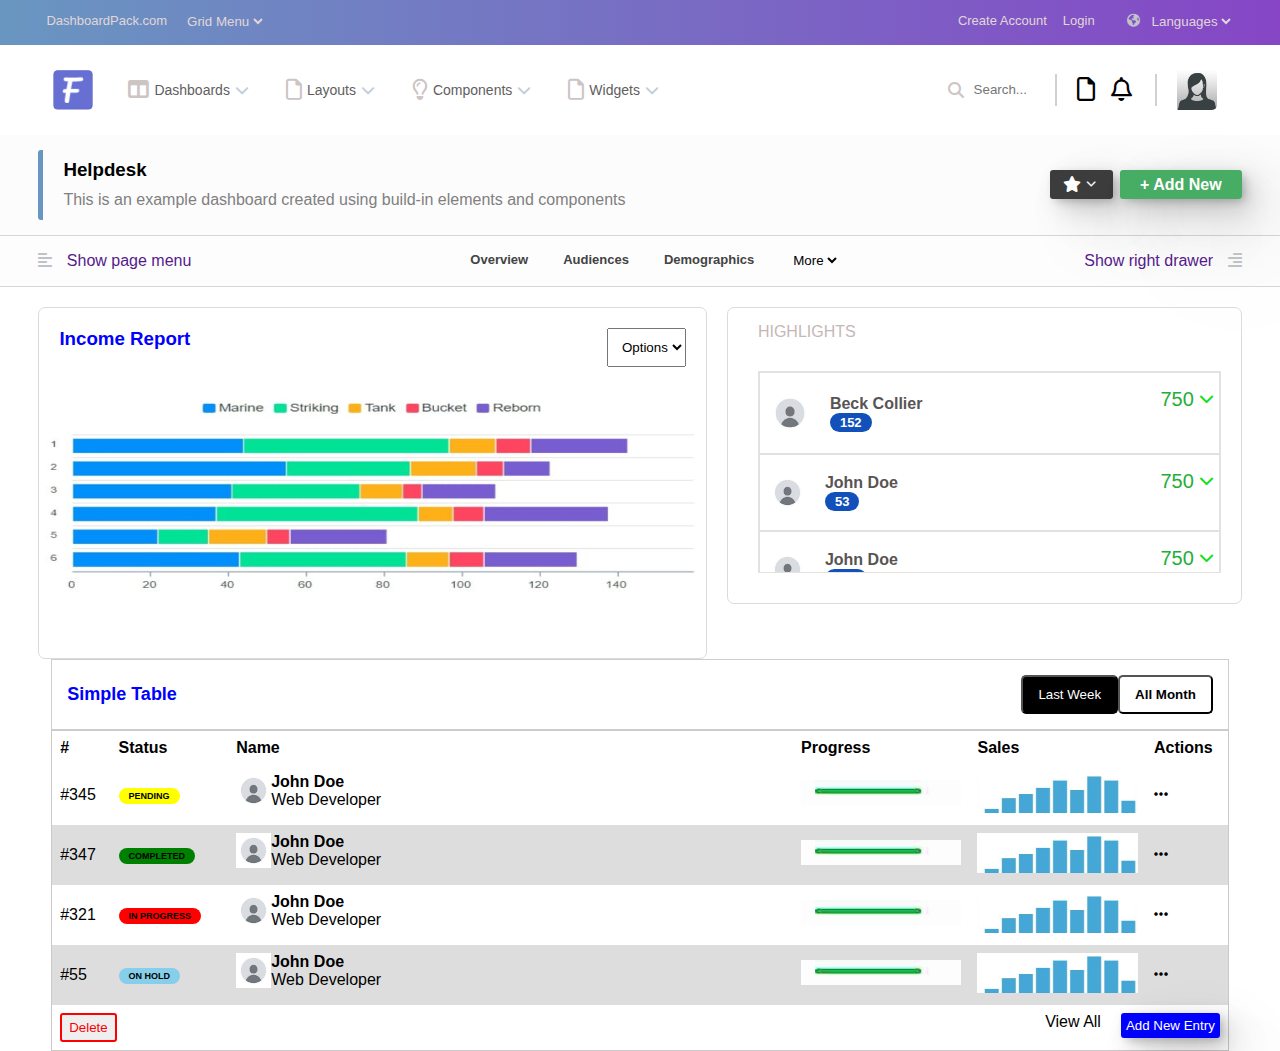
==== commit fda2bce1: "inline css changes" ====
--- a/Dashboard.html
+++ b/Dashboard.html
@@ -37,7 +37,7 @@
 
     <nav class="bot-Nav">
       <div class="bot-Nav-Left hide">
-        <img src="ficon.jpg" width="40px" height="40px" alt="" class="fimage">
+        <img src="ficon.jpg" alt="" class="fimage">
         <div class="bot-Nav-Text hide">
           <i class="fa-solid fa-table-columns fa-xl"></i>
           <span>Dashboards</span>
@@ -63,13 +63,12 @@
       <div class="bot-Nav-Right hide">
         <i class="fa fa-search" aria-hidden="true"></i>
         <input type="search"
-          style="padding-left: 10px; border-right: 2px solid black; border-radius: 10px; width: 75px;  border: transparent;"
-          placeholder="Search..." name="" id="">&emsp;
+          placeholder="Search..." name="" id="search">&emsp;
         <div class="bot-Nav-Right-Icons">
           <i class="fa-regular fa-file fa-xl" style="color: black;"></i>&emsp;
           <i class="fa-regular fa-bell fa-xl" style="color: black;"></i>&emsp;
         </div>
-        <img src="profileImage.jpg" width="40px" style="border-radius: 5px; float: right; padding-left: 20px;" alt="">
+        <img src="profileImage.jpg" class="bot-nav-image" alt="">
 
       </div>
 
@@ -89,21 +88,11 @@
         <p style="color: gray;">This is an example dashboard created using build-in elements and components</p>
       </div>
       <div>
-        <a href="" style="border: 2px solid purple; box-shadow:
-      3.6px 3.6px 9.6px -2px rgba(0, 0, 0, 0.24),
-      8.7px 8.6px 23.1px -2px rgba(0, 0, 0, 0.173),
-      16.4px 16.2px 43.6px -2px rgba(0, 0, 0, 0.143),
-      29.3px 28.8px 77.7px -2px rgba(0, 0, 0, 0.12),
-      54.7px 53.9px 145.4px -2px rgba(0, 0, 0, 0.097),
-      131px 129px 348px -2px rgba(0, 0, 0, 0.067) ;margin: 7px; padding: 6px 13px;"><i
-            class="fa-solid fa-star"></i></a>
-        <a href="" style="text-decoration: none; border-radius: 3px;background-color: rgb(71, 172, 100); color: white; font-weight: bold; box-shadow:
-      3.6px 3.6px 9.6px -2px rgba(0, 0, 0, 0.24),
-      8.7px 8.6px 23.1px -2px rgba(0, 0, 0, 0.173),
-      16.4px 16.2px 43.6px -2px rgba(0, 0, 0, 0.143),
-      29.3px 28.8px 77.7px -2px rgba(0, 0, 0, 0.12),
-      54.7px 53.9px 145.4px -2px rgba(0, 0, 0, 0.097),
-      131px 129px 348px -2px rgba(0, 0, 0, 0.067);padding: 6px 20px;">+ Add New</a>
+        <a href="" class="star" >
+          <i class="fa-solid fa-star" style="color: white"></i>
+          <i class="fa-solid fa-chevron-down fa-2xs" style="color: white;"></i>
+          </a>
+        <a href="" class="addNew">+ Add New</a>
       </div>
     </div>
 
--- a/Dashboard.css
+++ b/Dashboard.css
@@ -37,6 +37,20 @@
    justify-content: space-evenly;
    align-items: center;
 }
+#search {
+    padding-left: 10px; 
+    border-right: 2px solid black; 
+    border-radius: 10px; 
+    width: 75px; 
+    border: transparent;
+}
+
+.bot-nav-image{
+    width:40px;
+    border-radius: 5px;
+     float: right;
+      padding-left: 20px;
+}
 .bot-Nav-Right-Icons {
     display: flex;
     justify-content: space-evenly;
@@ -83,6 +97,8 @@
     color: rgb(162, 158, 158);
 }
 .fimage {
+    width:40px;
+    height:40px;
     margin: 35px;
     margin-top: 10px;
     margin-left: 15px;
@@ -137,6 +153,35 @@
     border-radius: 3px;
     padding: 5px 20px;
     line-height: 30px;
+}
+.star {
+    text-decoration: none;
+    border-radius: 3px;
+    box-shadow:
+      3.6px 3.6px 9.6px -2px rgba(0, 0, 0, 0.24),
+      8.7px 8.6px 23.1px -2px rgba(0, 0, 0, 0.173),
+      16.4px 16.2px 43.6px -2px rgba(0, 0, 0, 0.143),
+      29.3px 28.8px 77.7px -2px rgba(0, 0, 0, 0.12),
+      54.7px 53.9px 145.4px -2px rgba(0, 0, 0, 0.097),
+      131px 129px 348px -2px rgba(0, 0, 0, 0.067) ;
+      margin: 7px;
+    padding: 6px 13px;
+    background-color: rgb(61, 60, 60);
+}
+.addNew {
+      text-decoration: none;
+       border-radius: 3px;
+       background-color: rgb(71, 172, 100);
+       color: white;
+       font-weight: bold;
+       box-shadow:
+      3.6px 3.6px 9.6px -2px rgba(0, 0, 0, 0.24),
+      8.7px 8.6px 23.1px -2px rgba(0, 0, 0, 0.173),
+      16.4px 16.2px 43.6px -2px rgba(0, 0, 0, 0.143),
+      29.3px 28.8px 77.7px -2px rgba(0, 0, 0, 0.12),
+      54.7px 53.9px 145.4px -2px rgba(0, 0, 0, 0.097),
+      131px 129px 348px -2px rgba(0, 0, 0, 0.067);
+      padding: 6px 20px;
 }
 .fourth-Section { 
     display: flex;
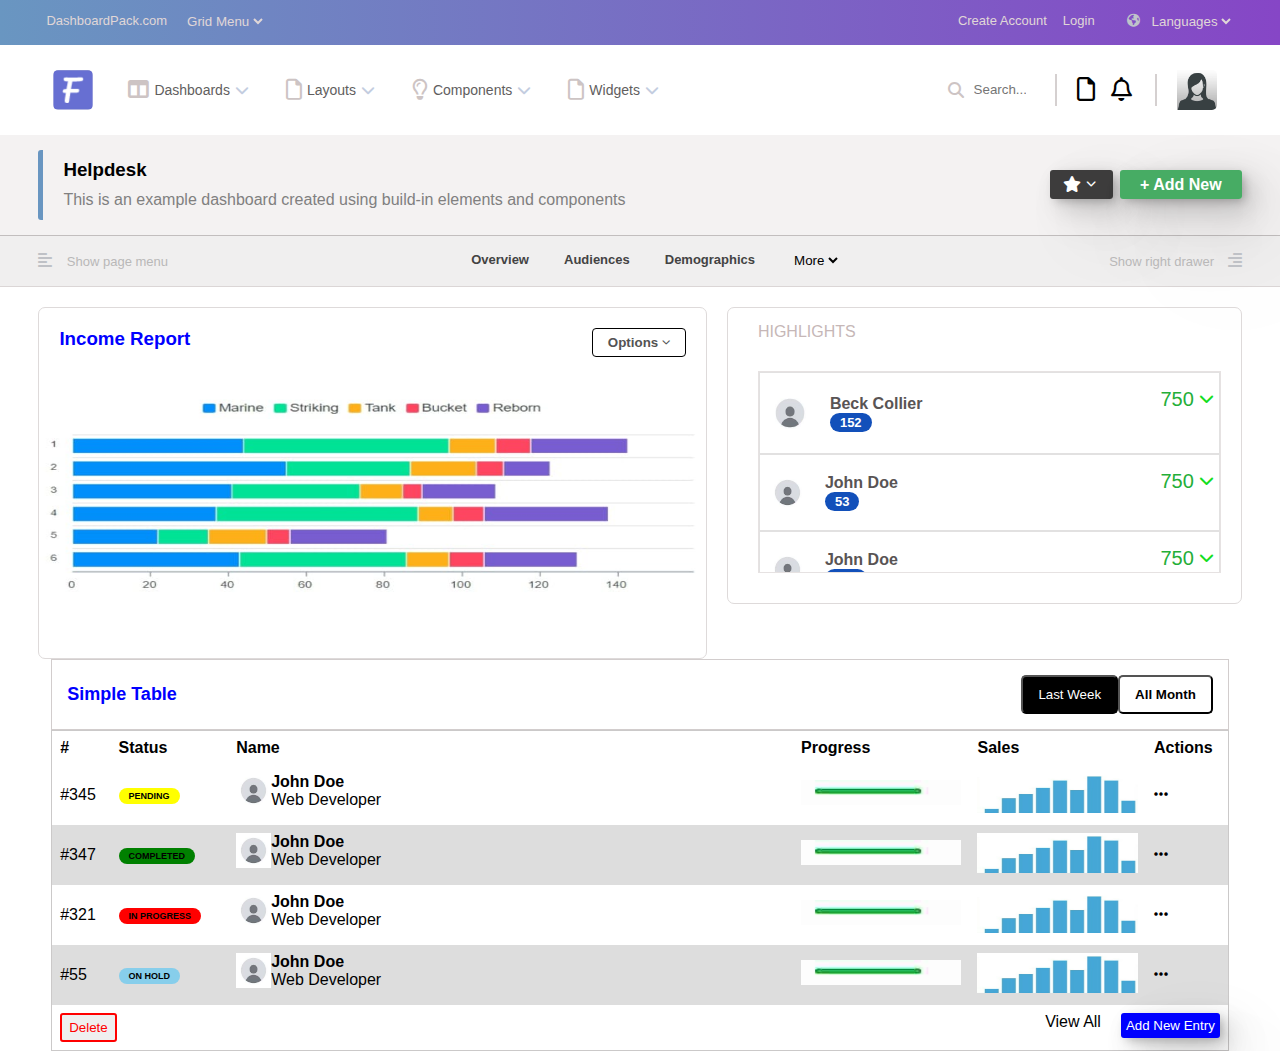
==== commit a8847583: "minor changes" ====
--- a/Dashboard.html
+++ b/Dashboard.html
@@ -73,13 +73,38 @@
       </div>
 
       <div class="res-Nav">
-        <i class="fa-solid fa-bars fa-2xl" style="color: #3063bb;"></i>
+        <div class="dropdown">
+          <button onclick="toggle()"><i class="fa-solid fa-bars fa-xl" id="bar" style="color: #3063bb;"></i></button> 
+          <div class="dropdown-Content" id="dropdown-Content">
+            <a href=""><i class="fa-solid fa-table-columns fa" style="color: #bfc1c6;"></i>Dashboard<i class="fa-solid fa-chevron-down fa-xs" style="font-weight: bolder;float: right;"></i></a>
+            <a href=""><i class="fa-regular fa-file fa" style="color: #bfc1c6;"></i>Layouts<i class="fa-solid fa-chevron-down fa-xs" style="font-weight: bolder;float: right;"></i></a>
+            <a href=""><i class="fa-regular fa-lightbulb fa" style="color: #bfc1c6;"></i>Components<i class="fa-solid fa-chevron-down fa-xs" style="font-weight: bolder;float: right;"></i></a>
+            <a href=""><i class="fa-regular fa-file fa" style="color: #bfc1c6;"></i>Widgets<i class="fa-solid fa-chevron-down fa-xs" style="font-weight: bolder;float: right;"></i></a>  
+          </div>
+        </div>
         <img src="ficon.jpg" width="40px" height="40px" alt="" class="fimage resNavMid">
         <div class="res-Nav-Right">
-          <i class="fa-solid fa-ellipsis-vertical fa-2xl" style="color: #3063bb;"></i>
+          <div class="dropdown-Right">
+            <button onclick="toggleRight()"><i class="fa-solid fa-ellipsis-vertical fa-xl" style="color: #3063bb;"></i></button>
+            
+          </div>
         </div>
       </div>
     </nav>
+    <div id="toggleRight"> 
+       <div class="dropdown-Right-Content">
+        <div class="dropdown-Right-Search">
+          <i class="fa fa-search dropdown-Right-Search" aria-hidden="true"></i>
+          <input type="search" placeholder="Search..." class="dropdown-Right-Search" name="">&emsp;  
+        </div>
+        <div class="dropdown-Right-icons">
+          <i class="fa-regular fa-file fa-xl" style="color: black;"></i>&emsp;
+          <i class="fa-regular fa-bell fa-xl" style="color: black;"></i>&emsp;
+        </div>
+        <img src="profileImage.jpg" class="dropdown-Right-image" alt="">
+      </div>
+    </div>
+
 
 
     <div class="third-Section">
@@ -123,9 +148,7 @@
           <li>
             <h3 style="color: blue;margin-bottom: 20px;">Income Report</h3>
           </li>
-          <li><select name="" id="options">
-              <option value=""><a href="">Options</a></option>
-            </select></li>
+          <li><button id="options">Options <i class="fa-solid fa-chevron-down fa-2xs"></i> </button></li>
         </ul>
         <img src="incomeReport.jpg" width="100%" height="60%" style="margin-top: 0;" alt="">
       </div>
@@ -328,6 +351,27 @@
   <div class="icon">
     <i class="fa-solid fa-arrows-rotate fa-2x side-Icon"></i>
   </div>
+
+  <script>
+   function toggle() {
+      var element = document.getElementById("dropdown-Content");
+      if (element.style.display === "block" || element.style.display === "") {
+        element.style.display = "none";
+      } else {
+        element.style.display = "block";
+      }
+   }
+
+   function toggleRight() {
+      var element = document.getElementById("toggleRight");
+      if (element.style.display === "block" || element.style.display === "") {
+        element.style.display = "none";
+      } else {
+        element.style.display = "block";
+      }
+   }
+
+  </script>
 </body>
 
 </html>--- a/Dashboard.css
+++ b/Dashboard.css
@@ -48,8 +48,8 @@
 .bot-nav-image{
     width:40px;
     border-radius: 5px;
-     float: right;
-      padding-left: 20px;
+    float: right;
+    padding-left: 20px;
 }
 .bot-Nav-Right-Icons {
     display: flex;
@@ -138,14 +138,73 @@
 }
 .res-Nav {
     display: none;
+    width: 100%;
+}
+.dropdown {
+    position: relative;
+    display: inline-block;
+}
+.res-Nav button {
+    border: none;
+    background-color: white;
+}
+.dropdown-Content {
+    display: none;
+    position: absolute;
+    background-color: #f1f1f1;
+    width: 100vw;
+    margin-top: 20px;
+    margin-left: -30px;
+    box-shadow: 0px 8px 16px 0px rgba(0,0,0,0.2);
+    z-index: 1;
+}
+.dropdown-Content a {
+    padding: 20px 16px;
+    text-decoration: none;
+    display: block;
+    color: black;
+    border-top: 1px solid rgb(211, 210, 210);
+}
+.dropdown-Content a i {
+    padding-right: 10px;
+}
+#toggleRight {
+    position: absolute;
+    display: none;
+    z-index: 1;
+}
+
+.dropdown-Right-Content {
+    display: flex;
+    justify-content: space-between;
+    align-items: center;
+    flex-direction: row;
+    width: 60vw;
+    margin: 0px 70px;
+    padding: 0px 40px;
+    border: 1px solid rgb(195, 194, 194);
+    border-radius: 25px;
+    box-shadow: 0 0 15px 0 #000;
+    background-color: white;
+}
+.dropdown-Right-Search {
+    display: flex;
+    height: 20px;
+    width: 70px;
+    border: none;
+}
+.dropdown-Right-image{
+    width: 40px;
+    height: 40px;
+    margin: 5px 0px;
 }
 .third-Section {
     display: flex;
     justify-content: space-between;
     align-items: center;
     height:100px;
-    background-color: #fcfcfc;
-    border-bottom: 1px solid rgb(219, 214, 214);
+    background-color: #f4f2f2;
+    border-bottom: 1px solid rgb(194, 190, 190);
 }
 .third-Section-Left {
     margin: 20px 0px; 
@@ -164,7 +223,7 @@
       29.3px 28.8px 77.7px -2px rgba(0, 0, 0, 0.12),
       54.7px 53.9px 145.4px -2px rgba(0, 0, 0, 0.097),
       131px 129px 348px -2px rgba(0, 0, 0, 0.067) ;
-      margin: 7px;
+    margin: 7px;
     padding: 6px 13px;
     background-color: rgb(61, 60, 60);
 }
@@ -188,7 +247,7 @@
     justify-content: space-between;
     align-items: center;
     height:50px;
-    background-color: rgb(253, 253, 253);
+    background-color: rgb(240, 239, 239);
     border-bottom: 1px solid rgb(219, 214, 214);
 }
 .fourth-Section-Mid {
@@ -196,6 +255,7 @@
     position: relative;
 }
 .fourth-Section-center {
+    position: relative;
     text-decoration: none;
     padding-left: 35px;
     box-sizing: border-box;
@@ -205,14 +265,13 @@
 }
 .fourth-Section-center::after {
     content: "";
-    position: absolute;
-    width: 5%;
+    position: absolute;    
+    width: 10%;
     height: 0.175rem;
     border: 1px solid blueviolet;
     border-radius: 50px;
     margin-left: -35px;
     margin-top: -5px;
-    top: 0;
     background-color: blueviolet; 
 }
 .fourth-Section-center::after {
@@ -226,8 +285,10 @@
     color: black;
 }
 .fourth-Section-Link {
+    color: rgb(185, 184, 184);
     text-decoration: none;
     padding-left: 10px;
+    font-size: small;
     padding-right: 10px;
 }
 .fifth-Section {
@@ -250,7 +311,13 @@
 }
 #options {
     padding: 10px;
-    padding-right: 1px;
+    padding-right: 10px;
+    background-color: white;
+    padding: 6px 15px;
+    border: 1px solid black;
+    border-radius: 4px;
+    font-weight: bold;
+    color: rgb(84, 83, 83);
 }
 .highlights {
     color: rgb(198, 183, 183);
--- a/mediaquery.css
+++ b/mediaquery.css
@@ -1,4 +1,4 @@
-@media screen and (max-width: 900px) {
+@media screen and (max-width: 767px) {
     
    .top-Nav {
        display: none;
@@ -6,33 +6,20 @@
 
    .bot-Nav {
        border-bottom: 1px solid black;
-       /* box-shadow: 
-       0px 7.4px 9.6px -2px rgba(0, 0, 0, 0.24),
-       0px 17.9px 23.1px -2px rgba(0, 0, 0, 0.173),
-       0px 33.7px 43.6px -2px rgba(0, 0, 0, 0.143),
-       0px 60.1px 77.7px -2px rgba(0, 0, 0, 0.12),
-       0px 112.4px 145.4px -2px rgba(0, 0, 0, 0.097),
-       0px 269px 348px -2px rgba(0, 0, 0, 0.067)
-     ; */
    }
    nav,.third-Section,.fourth-Section,.fifth-Section {
        padding-left: 5%;
        padding-right: 5%;
-
    }
-
    .hide {
     display: none;
    }
-
  .res-Nav {
     width: 100%;
     display: flex;
     justify-content: space-between;
     align-items: center;
-   } 
-
-
+   }
    .third-Section {
        display: block;
        height: 160px;
@@ -69,17 +56,59 @@
       margin-bottom: 5px;
    }
    tbody {
-    /* width: 200px; */
-    /* margin: 0% 5% 0% 10%; */
     padding: 0;
     overflow-x: scroll;
-
-}
-
+   }
    table thead tr td {
        column-span: 1;
    }
    .table-Header {
        flex-direction: column;
    }
- }+ }
+
+ @media screen and (max-width: 991px)and (min-width: 768px) {
+ 
+    .hide {
+        display: none;
+       }
+    .res-Nav {
+        width: 100%;
+        display: flex;
+        justify-content: space-between;
+        align-items: center;
+       }
+       .third-Section {
+        display: block;
+        height: 160px;
+        text-align: center;
+        line-height: 28px;
+    }
+    .third-Section-Left {
+        border-left: none;
+        margin-top: 0px;
+    }
+    .fifth-Section {
+        flex-direction: column;
+        justify-content: space-evenly;
+        align-items: center;
+    }
+    .report, .highlights {
+        width: 90%;
+        margin-bottom: 5px;
+    }
+    .report-Header {
+       flex-direction: column;
+       align-items: center;
+    }
+    
+   table{
+    width: 85%;
+    margin: auto;
+   }
+   .table-Header{
+    width: 81%;
+    margin: auto;
+   }
+
+}
